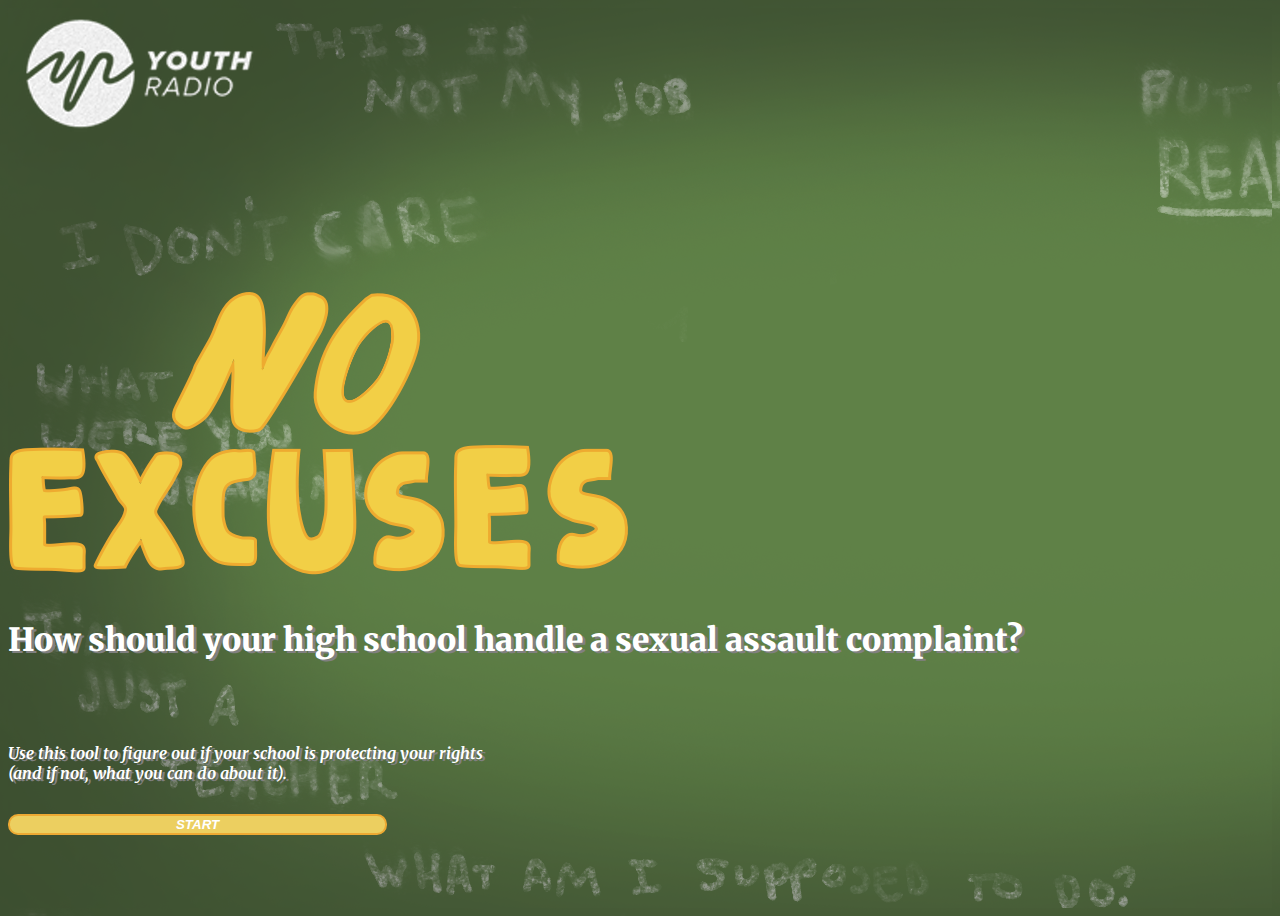
==== index.html @ 46810470 "consistent" ====
<!DOCTYPE html>
<html lang="en">
  <head>
    <!-- Required meta tags -->
    <meta charset="utf-8">
    <meta name="viewport" content="width=device-width, initial-scale=1, shrink-to-fit=no">
    <title> Youth Radio - NO EXCUSES : How should your high school handle a sexual assault complaint? </title>
    <!-- Bootstrap CSS -->
    <link href="https://fonts.googleapis.com/css?family=Merriweather" rel="stylesheet">
    <link rel="stylesheet" href="https://maxcdn.bootstrapcdn.com/bootstrap/4.0.0-beta/css/bootstrap.min.css" integrity="sha384-/Y6pD6FV/Vv2HJnA6t+vslU6fwYXjCFtcEpHbNJ0lyAFsXTsjBbfaDjzALeQsN6M" crossorigin="anonymous">
    <style type="text/css">
   
     .tall{
        height: 100%;

      }

      .bu{
        background-color: #F8F9FA;
        width: 100%;
       

      }

      .one{
        background-color: lavender;
      }

     /*div{
      border: 1px solid black;
     }*/
      button{
        border-radius: 10px;
        background-color: white;
        border: 1px grey solid; 
      }

      button:hover{
        color:white;
        background-color: #00A5BB;
      }

      h5{
        font-family: 'Merriweather', serif;

      }

      #start{
        background-color: #ECCF60;
        color:white;
        width: 30%;
        margin: 10px 0px 20px;        
        border: 2px  solid #EDA933;
        font-weight: bold;


      }

      #splash{
        height:100vh;
        color:white;
        background-image: url("splash.png");
        text-shadow: 3px 2px grey;
        font-family: 'Merriweather', serif;


      }
      
      #start:hover{
        background-color: #E5B350;
      }
      

      .incom{
        color:#E26970;
        font-weight: bold;
      }

      .com{
        color:#31A62C;
        font-weight: bold;

      }

      a{
        color:#00A5BB;
      }

    
    </style>

    <link rel="stylesheet" href="mobilerules.css">


  </head>
  <body>
    <div class="container-fluid" id="splash" >
       <div class="row" >
            <div class="col-md-2 mt-5 col-sm-12">
              <a href="https://youthradio.org" target='_blank'> <img src="youthradiologo.png " > </a>
            </div>

            <div class="col-md-8 mt-5 text-center col-sm-12"  >
                <img src="header.png" style= "margin-top: 12%;" class="img-fluid"> 
                <br>
                <br>
                <h1 class="text-center " > <strong> How should your high school handle a sexual assault complaint?</strong>  </h1>
            <br> <br>
            <h4 class="text-center"> <em> Use this tool to figure out if your school is protecting your rights <br>(and if not, what you can do about it).</em></h4>

            <button type="" id="start"> <em> START </em> </button>
            <br>
            </div>

            <div class="col-md-2 col-sm-12">
            </div>


            

        </div>
      
    </div>

    <div class="container-fluid"  id="t9" style="display:none;" > 
  
  

    <!--content page --> 
 
    <div class="row" > 

     <!--sidebar page --> 

      <div class="col-sm-12 col-md-3 text-gray-dark tall " style="background-color: #F8F9FA;">
         <a href="https://youthradio.org" target='_blank'> <img src="yr.png" class="img-fluid pt-1" > </a> 
        <h5 class="text-center mt-1 " > 
      
        <a href="index.html"> <img class="img-fluid" src="noexcusesSM.png" id="sideImage" alt="No Excuses"> </a>
        <br>  
        <br>How should your high school handle a sexual assault complaint?</h5>

        <p>  We’re hearing a lot about campus sexual assault at colleges, but what about high schools? Your school has responsibilities when it comes to investigating and preventing sexual violence. Use this quiz to see how your school measures up. </p>

     
        <div id="navbar" style="background-color: #F8F9FA;">
        <button class="btn btn-outline-info btn-block bu" id="s0"> Investigation </button>
        <button class="btn btn-outline-info btn-block bu" id="s1"> Location </button>
        <button href="" class="btn btn-outline-info btn-block bu" id="s2"> Staffing </button>
        <button href="" class="btn btn-outline-info btn-block bu" id="s3"> Accommodations </button>
        <button href="" class="btn btn-outline-info btn-block bu" id="s4"> The Accused </button>
        <button href="" class="btn btn-outline-info btn-block bu" id="s5"> Protections  </button>
        <button href="" class="btn btn-outline-info btn-block bu" id="s6"> Next Steps </>

        </div>
       
       <br> 
        <p class="small bu"> Remember, individual cases vary, and Title IX enforcement may change. Use this as a guide, but be sure to talk to a lawyer about any specific cases or complaints.</p>

        <p class="small bu" > 
        <strong style="color:grey; background-color: #F8F9FA;"> "No Excuses" was produced,designed and developed by <a href="https://yri.youthradio.org/" target="_blank">Youth Radio</a>. </strong> <br>
        Team: Charlie Stuip, Desmond Meagley, Christy Duong, Devin Glover, Lissa Soep, Shawn Wen, Teresa Chin, Asha Richardson 

        </p>

        <br>
        

      </div>
    
    <!--slides page --> 

     <div class="col-sm-12 col-md-9 mt-5" id="slides">
       <!--  1 -->
       <div class="row mt-5">
       </div>
       <div class="row" id="1" >
        <div class="col">
        </div>

        <div class="col-10 my-3">

          <div class="card" style="width:100%; ">
            <div class="card-body">
              <h3 class="card-title "> How should high schools fight sexual violence?  </h3> 

              <p class="card-text lead"> 
                <br> Because of a law called <a href="https://www2.ed.gov/about/offices/list/ocr/docs/tix_dis.html" target="_blank">Title IX</a>, if you are a student who has experienced <a href="https://www.knowyourix.org/high-school-resource/title-ix/" target="_blank">sexual violence or harassment</a>, you have the right to ask your school to investigate, offer protections, and establish consequences. But many schools are not in compliance with Title IX. In fact, investigations into possible mishandlings of sexual assault complaints in K-12 schools are up 500 percent since 2014. 

                
                <em> <br> <br>Curious if your school is protecting your Title IX rights? Take a moment to read through these scenarios and select the way you think your school would respond. You might be surprised with the results! 

</em> </p>
              <div id="apply" style="display:none;" >   
                  <button id="ph1" class="btn-block" value="">Preventing or investigating rape, unwanted touching, inappropriate comment</button>
                  
                  <button id="ph2" class="hoverbutton btn-block" value="">Addressing gender-based cyber-bullying between students, such as revenge porn</button>


                  <button id="ph3" class="hoverbutton btn-block" value="">Changing the curriculum to make sure women’s history and rights are being taught in class</button>

                  <button id="ph4" class="hoverbutton btn-block" value="">Changing unfair access to equipment for boys’ and girls’ sports teams</button>

                  <button id="ph5" class="hoverbutton btn-block" value="">Granting access to the bathroom or locker room that corresponds with students’ gender identity</button>
          </div>

              <button href="#" class=" btn-block" id="btn1"  style="display:none;" ></button>
              <br>
              <button href="#" class="btn-block" id="btn2" style="display:none;"></button>
              <br> 
              <button href="#" class="btn-block" id="btn3" style="display:none;">Um, no. What is that?
 </button>
              <div class="row pb-2">
                <div class="col-sm-12 col-md-2 text-center">
                  <img src=' ' class="img-fluid " id="ansImage">
                </div>
                <div class ="col-sm-12 col-md-10">
                 <p style="display:none;" class="result lead"> result </p>
                </div>

              </div>
              

               <button class="btn btn-outline-info btn-block n1" id="n1" > next </button>

          
               <div class='row story text-center' style ='display: none;'>

               <div class=' col-12 px-3'>
                <strong> <a href="https://youthradio.org/journalism/education/why-are-high-schools-beefing-up-their-sexual-assault-policies-pressure-from-teens/" target='_blank'> <h4> Why are High Schools Beefing Up Their Sexual Assault Policies? <br> Pressure from Teens.</h4></strong><img src='https://youthradio.org/wp-content/uploads/2017/08/20170804-IMG_8772-6-780x440.jpg' class="img-fluid center-block" >
                <br> <em>by Charlie Stuip, Youth Radio Reporter</em> -  Featured on NPR <br> </a>
                <audio controls='' width="500px">
    <source src='https://youthradio.org/wp-content/uploads/2017/08/2535642_YR_TitleIX_SexualHarassment.mp3' type='audio/mpeg'>
    </audio>
    </div>
  </div>

            </div>
          </div>
        </div>

        <div class="col">
        </div>

       </div>
  <!--test for audio -->    


</div>
      
        



      

     </div>
    </div>

    </div>

    <!-- Optional JavaScript -->
    <!-- jQuery first, then Popper.js, then Bootstrap JS -->
    <script src="https://code.jquery.com/jquery-3.2.1.slim.min.js" integrity="sha384-KJ3o2DKtIkvYIK3UENzmM7KCkRr/rE9/Qpg6aAZGJwFDMVNA/GpGFF93hXpG5KkN" crossorigin="anonymous"></script>
    <script src="https://cdnjs.cloudflare.com/ajax/libs/popper.js/1.11.0/umd/popper.min.js" integrity="sha384-b/U6ypiBEHpOf/4+1nzFpr53nxSS+GLCkfwBdFNTxtclqqenISfwAzpKaMNFNmj4" crossorigin="anonymous"></script>
    <script src="https://maxcdn.bootstrapcdn.com/bootstrap/4.0.0-beta/js/bootstrap.min.js" integrity="sha384-h0AbiXch4ZDo7tp9hKZ4TsHbi047NrKGLO3SEJAg45jXxnGIfYzk4Si90RDIqNm1" crossorigin="anonymous"></script>

<script src="https://ajax.googleapis.com/ajax/libs/jquery/3.2.1/jquery.min.js"></script>
    <script type="text/javascript">
      
      $(document).ready(function(){
      
      var tList = ["Investigation", "Location" , "Staffing" , "Accommodations" , "The Accused", "Protections", "Next Steps"];
   
      var dList = [ 
        "A student at your high school tells a teacher they were sexually assaulted in an empty classroom by another student during a free period. What would your school's administrators be more likely to do?", 

        "What if the sexual assault happened between two students from your school at a party on a Saturday night? What would your school do?", 

        "Does your school have a Title IX Coordinator?", 

        "While your school is looking into a student's sexual assault claim, what kinds of resources would your school consider offering them?",

        "What if a student at your school is accused of sexual harassment or assault? How would your school <a href='https://drive.google.com/file/d/0BzdfZFwI9gz8MGpFNnM4cHlCbHhXQnRMS0Y2UXJSUGZyZXJv/view' target='_blank'>handle that situation</a>?",

        "Whoa, Title IX covers a bunch of stuff. What other ways might Title IX protections be applied at my school?", 

        "Now you have a better sense of whether your school is in compliance with Title IX. If there are some areas you’d like your school to work on, here are a few steps you can take.", ];

      var opt1 = ["Encourage the student to tell the police or connect to outside resources, but not investigate the matter personally -- school administrators care about students, but it’s not their role to investigate these matters.", 

      "What happens off-campus stays off-campus. The school can't get involved in incidents that take place in students' private homes.",

      "Yup. And my school makes it easy to find their name, office, address, and telephone number.",

      "None. Your school is not required to provide any supports while an investigation is still underway. It depends on if they find the accused student guilty of any wrongdoing.",

      "The student is immediately removed from the school. While adults are investigating the accusations, the school’s first priority would be to expel the accused student to keep everyone safe. ", ];

      var opt2 = ["Have an administrator investigate the allegations -- that’s part of the school’s job, regardless of whether the student decides to involve the police.",
       "Have an administrator investigate the allegations and decide on consequences and protections.",
      "Yes, but no one seems to know how to contact them.",
      "Supports such as free counseling services, the ability to change your class schedule, academic tutoring, medical  support, and extra security.",
      "The school allows both the accused student and the alleged victim to bring in lawyers to represent their sides.",];

      var opt3 = ["quest1", "quest 2"];

      var ans1 = [" ", " <strong class='incom'> NON-COMPLIANCE </strong> <br>  Actually, your school IS supposed to look into this. Federal law (Title IX) <a href='https://www.justice.gov/crt/federal-coordination-and-compliance-section-152' target='_blank'>requires schools to look into complaints of sexual harassment and assault</a>. Title IX has been around since the 1970s to combat gender discrimination in schools, but in recent years, it has been increasingly applied to sexual assault complaints.",

      '<strong class="incom"> NON-COMPLIANCE </strong> <br> Actually, even though the incident took place off-campus, schools may still have to investigate. Title IX says schools have to ensure a safe and equal learning environment. If a student feels an assault creates a "hostile environment" at school (for example, because being in the same class as the person who assaulted them over the weekend makes it hard to concentrate), the school needs to act.',

      "<strong class='com'> COMPLIANCE </strong> <br> Nice! Every school is supposed to have a <a href='https://www.justice.gov/crt/federal-coordination-and-compliance-section-152' target='_blank'>Title IX Coordinator</a>. They are responsible for making sure students are aware of their Title IX rights, and that your school is in compliance with the law. Their responsibilities include moderating grievance procedures and training staff about how to handle Title IX-related complaints.",

      "<strong class='incom'>NON-COMPLIANCE</strong> <br> Your school needs to step up. A student should have the right to <a href='https://www.knowyourix.org/high-school-resource/frequently-asked-questions/' target='_blank'>certain accommodations</a> before, during, and after an investigation into an alleged assault. The types of support they're entitled to depends on the situation, but may include medical, counseling, and academic support services.",

      "<strong class='incom'>NON-COMPLIANCE</strong> <br>Access to public education is a civil right for students who follow the law. So your school can’t immediately deprive a student of that right without a fair and balanced process in which the accused and the alleged victim have equal opportunity to present evidence and bring in witnesses."];

      var ans2 = [" ", " <strong class='com'> COMPLIANCE </strong> <br>  That’s right. Title IX <a href='https://www.justice.gov/crt/federal-coordination-and-compliance-section-152' target='_blank'>requires schools to look into allegations of sexual harassment and assault</a>. Title IX has been around since the 1970s to combat gender discrimination in schools, but in recent years it has been increasingly applied to sexual assault complaints.", 

      '<strong class="com">COMPLIANCE </strong> <br> Yup -- even though the incident took place off-campus, schools may still have to investigate.  Title IX says schools have to ensure a safe and equal learning environment. If a student feels an assault creates a "hostile environment" at school (for example, because being in the same class as the person who assaulted them over the weekend makes it hard to concentrate), the school needs act.',

      " <strong class='incom'> NON-COMPLIANCE</strong> <br> Well that’s not right. Not only is your school supposed to have a <a href='https://www.justice.gov/crt/federal-coordination-and-compliance-section-152' target='_blank'>Title IX Coordinator</a>, you’re also supposed to be notified about how to contact them. Coordinators are responsible for making sure students are aware of their Title IX rights, and that your school is in compliance with the law. Their responsibilities include moderating grievance procedures and training staff about how to handle Title IX-related complaints.", 

      " <strong class='com'>COMPLIANCE </strong> <br>Your school is on track. A student should have the right to <a href='https://www.knowyourix.org/high-school-resource/frequently-asked-questions/' target='_blank'>certain accommodations</a> before, during, and after an investigation into an alleged assault. The types of support they’re entitled to depends on the situation, but may include medical, counseling, and academic support services.",

      " <strong class='com'> COMPLIANCE </strong> <br> Your school’s on track here. Before any student is excluded from school for a longer period, they would be entitled to a fair hearing to present their side of the case. ",];


      var imgL = ["investigate.png","schoolparty.png", "IX.png","chalkboard.png","privacyV2.png","title.png",  "protections.png"];

      var ansImg1 =["","Nope.png","Nope.png","Yup.png","Nope.png","Nope.png",];
      var ansImg2 =["","Yup.png","Yup.png","Nope.png","Yup.png","Yup.png",];
      var nope = "Nope.png"
  
      var index = 0; 
      var bar = -1;  
      var vIndex = 0;
      $("#start").click(function() {
        $("#splash").fadeOut("slow");
        $("#t9").fadeIn("slow");
        $("body").css("background-image", "url('rollover.png')");
        $("#ansImage").hide();


      });

      $("body").css("background-image", "url('splash.png')");

      $("#ph1").hover(function(){
        $(this).css("background-color", "#31A62C");
        $(this).html("Yup, Title IX covers this.")
        }, function(){
        $(this).css("background-color", "white");
        $(this).html("Preventing or investigating rape, unwanted touching, inappropriate comments");
    });
  
      $("#ph2").hover(function(){
        $(this).css("background-color", "#31A62C");
        $(this).html("Yup, Title IX covers this.")
        }, function(){
        $(this).css("background-color", "white");
        $(this).html("Addressing gender-based cyber-bullying between students, such as revenge porn");
    });

      $("#ph3").hover(function(){
        $(this).css("background-color", "#E26970");
        $(this).html("Nope. This sounds pretty cool, but Title IX technically doesn’t cover this.")
        }, function(){
        $(this).css("background-color", "white");
        $(this).html("Changing the curriculum to make sure women’s history and rights are being taught in class");
    });

      $("#ph4").hover(function(){
              $(this).css("background-color", "#31A62C");
              $(this).html("Yup, Title IX covers this.")
              }, function(){
              $(this).css("background-color", "white");
              $(this).html("Changing unfair access to equipment for boys’ and girls’ sports teams");
          });

      $("#ph5").hover(function(){
              $(this).css("background-color", "#E5B350");
              $(this).html("Possibly. There is political debate on whether this is covered by Title IX.")
              }, function(){
              $(this).css("background-color", "white");
              $(this).html("Granting access to the bathroom or locker room that corresponds with students’ gender identity");
          });



      $("#btn1").click(function(){
          $("#n1").fadeIn("slow");
          $("#ansImage").show();
          $(".result").html(ans1[index]);
          $("#ansImage").attr('src',ansImg1[index]);
          $(".result").fadeIn();
          $("#btn1").hide();
          $("#btn2").hide();
          $("#btn3").hide();
          $("#story").hide();
          $()


          
      });

   


       $("#btn2").click(function(){
          $("#n1").fadeIn("slow");
            $(".result").html(ans2[index]);
            $("#ansImage").show();
            $("#ansImage").attr('src',ansImg2[index]);
            $(".result").fadeIn();
            $("#btn1").hide();
            $("#btn2").hide();
            $("#btn3").hide();
             $("#story").hide();
          

      });

      $("#btn3").click(function(){
          $("#n1").fadeIn("slow");
            $(".result").html("<strong class='incom'> NON-COMPLIANCE </strong><br> Your school has work to do. Every school is supposed to have a <a href='https://www.justice.gov/crt/federal-coordination-and-compliance-section-152' target='_blank'>Title IX Coordinator</a>. They are responsible for making sure students are aware of their Title IX rights, and that your school is in compliance with the law. Their responsibilities include moderating grievance procedures and training staff about how to handle Title IX-related complaints.");            
            $("#ansImage").show();
             $("#ansImage").attr('src',ansImg1[1]);

            $(".result").fadeIn();
            $("#btn1").hide();
            $("#btn2").hide();
            $("#btn3").hide();
             $("#story").hide();

          

      });


        $("#n1").click(function(){
          vIndex = vIndex + 1; 
          $("body").css("background-image", 'url(' + imgL[index] + ')');
          $("#s"+index).addClass("active");
          $(".card-title").html(tList[index]);
          $(".card-text").html(dList[index]);
          $("#btn1").html(opt1[index]);
          $("#btn2").html(opt2[index]);
          $("#btn1").fadeIn();
          $("#btn2").fadeIn();
         $("#ansImage").hide();




          index = index + 1;
         
          $("#s"+bar).removeClass("active");
          bar = bar + 1;
          $("#n1").hide();
          $(".result").fadeOut("");

          if (index === 3){
            $("#btn3").fadeIn();
            $("#apply").hide();


          } else if (index === 6 ){
            $("#apply").fadeIn();
            $("#btn1").hide();
            $("#btn2").hide();
            $("#btn3").hide();
            $("#n1").fadeIn("slow")



          }else if (index === 7){
            $("#apply").fadeOut();
            $("#btn1 ").hide();
            $("#btn2").hide();
            $("#btn3").hide();
            $(".card-text").append("<br><br><ul><li>Approach administration and ask for a policy</li> <li>Attend a school board meeting and advocate for compliance</li><li>Host a discussion at your school with stakeholders including students, teachers and staff</li> <li> Start a petition</li> <li> <a href='https://www.knowyourix.org/legal-action/taking-legal-action-title-ix/'> File a complaint with the Office for Civil Rights</a></li></ul> For more ideas, Check out Youth Radio's report on how students are holding their schools accountable <a href='https://youthradio.org/journalism/education/why-are-high-schools-beefing-up-their-sexual-assault-policies-pressure-from-teens/' target='_blank'>here</a>, or by listening below. And refer to <a href='http://www.knowyourix.org/' target='_blank'>Know Your IX</a> for additional answers and resources. ");
            $(".story").show();

          } else {
            $("#btn3").fadeOut();
          }

          ;


          

        });



        $("#s0").click(function(){
         
          index = 0;
          bar = -1;
          $("body").css("background-image", 'url(' + imgL[index] + ')');
          $("#s"+index).addClass("active");
          $(".card-title").html(tList[index]);
          $(".card-text").html(dList[index]);
          $("#btn1").html(opt1[index]);
          $("#btn2").html(opt2[index]);
          $("#btn1").fadeIn();
          $("#btn2").fadeIn();
          $("#apply").fadeOut();
           $(".story").hide();
          $("#ansImage").hide();


          index = index + 1;
         
          $("#s"+bar).removeClass("active");
          bar = bar + 1;
          $("#n1").hide();
          $(".result").fadeOut("");

          $("#s1").removeClass("active");
          $("#s2").removeClass("active");
          $("#s3").removeClass("active");
          $("#s4").removeClass("active");
          $("#s5").removeClass("active");
          $("#s6").removeClass("active");

           if (index === 3){
            $("#btn3").fadeIn(); 
          } else {
            $("#btn3").fadeOut();
          }


        });

        $("#s1").click(function(){
         
          index = 1;
          bar = 0;
          $("body").css("background-image", 'url(' + imgL[index] + ')');
          $("#s"+index).addClass("active");
          $(".card-title").html(tList[index]);
          $(".card-text").html(dList[index]);
          $("#btn1").html(opt1[index]);
          $("#btn2").html(opt2[index]);
          $("#btn1").fadeIn();
          $("#btn2").fadeIn();
          $("#apply").fadeOut();
           $(".story").hide();
           $("#ansImage").hide();

          index = index + 1;
         
          $("#s"+bar).removeClass("active");
          bar = bar + 1;
          $("#n1").hide();
          $(".result").fadeOut("");


          $("#s0").removeClass("active");
          $("#s2").removeClass("active");
          $("#s3").removeClass("active");
          $("#s4").removeClass("active");
          $("#s5").removeClass("active");
          $("#s6").removeClass("active");
           $(".story").hide();

           if (index === 3){
            $("#btn3").fadeIn(); 
          } else {
            $("#btn3").fadeOut();
          }



        });

        $("#s2").click(function(){
         
          index = 2;
          bar = 1;
          $("body").css("background-image", 'url(' + imgL[index] + ')');
          $("#s"+index).addClass("active");
          $(".card-title").html(tList[index]);
          $(".card-text").html(dList[index]);
          $("#btn1").html(opt1[index]);
          $("#btn2").html(opt2[index]);
          $("#btn1").fadeIn();
          $("#btn2").fadeIn();
          $("#apply").fadeOut();
          $("#ansImage").hide();
          $(".story").hide();



          index = index + 1;
         
          $("#s"+bar).removeClass("active");
          bar = bar + 1;
          $("#n1").hide();
          $(".result").fadeOut("");

          $("#s1").removeClass("active");
          $("#s0").removeClass("active");
          $("#s3").removeClass("active");
          $("#s4").removeClass("active");
          $("#s5").removeClass("active");
          $("#s6").removeClass("active");

           if (index === 3){
            $("#btn3").fadeIn(); 
          } else {
            $("#btn3").fadeOut();
          }

        });
     
     
         $("#s3").click(function(){
         
          index = 3;
          bar = 2;
         
          $("body").css("background-image", 'url(' + imgL[index] + ')');
          $("#s"+index).addClass("active");
          $(".card-title").html(tList[index]);
          $(".card-text").html(dList[index]);
          $("#btn1").html(opt1[index]);
          $("#btn2").html(opt2[index]);
          $("#btn1").fadeIn();
          $("#btn2").fadeIn();
          $("#apply").fadeOut();
           $(".story").hide();
           $("#ansImage").hide();

          index = index + 1;
         
          $("#s"+bar).removeClass("active");
          bar = bar + 1;
          $("#n1").hide();
          $(".result").fadeOut("");

          $("#s1").removeClass("active");
          $("#s2").removeClass("active");
          $("#s0").removeClass("active");
          $("#s4").removeClass("active");
          $("#s5").removeClass("active");
          $("#s6").removeClass("active");

           if (index === 3){
            $("#btn3").fadeIn(); 
          } else {
            $("#btn3").fadeOut();
          }

        });


          $("#s4").click(function(){
         
          index = 4;
          bar = 3;

          $("body").css("background-image", 'url(' + imgL[index] + ')');
          $("#s"+index).addClass("active");
          $(".card-title").html(tList[index]);
          $(".card-text").html(dList[index]);
          $("#btn1").html(opt1[index]);
          $("#btn2").html(opt2[index]);
          $("#btn1").fadeIn();
          $("#btn2").fadeIn();
          $("#apply").fadeOut();
          $(".story").hide();
          $("#ansImage").hide();
        
          index = index + 1;
         
          $("#s"+bar).removeClass("active");
          bar = bar + 1;
          $("#n1").hide();
          $(".result").fadeOut();

          $("#s1").removeClass("active");
          $("#s2").removeClass("active");
          $("#s3").removeClass("active");
          $("#s0").removeClass("active");
          $("#s5").removeClass("active");
          $("#s6").removeClass("active");

           if (index === 3){
            $("#btn3").fadeIn(); 
          } else {
            $("#btn3").fadeOut();
          }

        });
      

      
         $("#s5").click(function(){
         
          index = 5;
          bar = 4;

          $("body").css("background-image", 'url(' + imgL[index] + ')');
          $("#s"+index).addClass("active");
          $(".card-title").html(tList[index]);
          $(".card-text").html(dList[index]);
          $("#btn1").html(opt1[5]);
          $("#btn2").html(opt2[5]);
          $("#btn1").fadeOut();
          $("#btn2").fadeOut();
          $("#apply").fadeIn();
           $(".story").hide();
           $("#ansImage").hide();

     

          index = index + 1;
         
          $("#s"+bar).removeClass("active");
          bar = bar + 1;
          $("#n1").fadeIn("slow")
          $(".result").fadeOut("");

          $("#s1").removeClass("active");
          $("#s2").removeClass("active");
          $("#s3").removeClass("active");
          $("#s0").removeClass("active");
          $("#s4").removeClass("active");
          $("#s6").removeClass("active");

           if (index === 3){
            $("#btn3").fadeIn(); 
          } else {
            $("#btn3").fadeOut();
          }

        });

          


         $("#s6").click(function(){
         
          index = 6;
          bar = 5;
          $("#ansImage").hide();


           if (index === 3){
            $("#btn3").fadeIn(); 
          } else if (index === 7){
            $("#btn1").hide();
            $("#btn2").hide();
            $("#btn3").hide();
           
          } else {
            $("#btn3").fadeOut();
          }

          $("body").css("background-image", 'url(' + imgL[index] + ')');
          $("#s"+index).addClass("active");
          $(".card-title").html(tList[index]);
          $(".card-text").html(dList[index]);
          $("#btn1").html(opt1[index]);
          $("#btn2").html(opt2[index]);
          $("#btn1").hide();
          $("#btn2").hide();
          $("#apply").fadeOut();
          $(".card-text").append("<br> <br><ul> <li>Approach administration and ask for a policy</li> <li>Attend a school board meeting and advocate for compliance</li><li>Host a discussion at your school with stakeholders including students, teachers and staff</li> <li> Start a petition</li><li> <a href='https://www.knowyourix.org/legal-action/taking-legal-action-title-ix/'> File a complaint with the Office for Civil Rights</a></li></ul> For more ideas, Check out Youth Radio's report on how students are holding their schools accountable <a href='https://youthradio.org/journalism/education/why-are-high-schools-beefing-up-their-sexual-assault-policies-pressure-from-teens/'>here</a>, or by listening below. ");
          $(".story").show();




          index = index + 1;
         
          $("#s"+bar).removeClass("active");
          bar = bar + 1;
          $("#n1").hide();
          $(".result").fadeOut("");

          $("#s1").removeClass("active");
          $("#s2").removeClass("active");
          $("#s3").removeClass("active");
          $("#s4").removeClass("active");
          $("#s5").removeClass("active");
          $("#s0").removeClass("active");

        });

        
      


        });

    </script>
  </body>
</html>
---- mobilerules.css ----
/* 

Media queries are a block of CSS rules that only applies to a browser's
window size, or a device's size depending on your specification. The @media
specification works as a True or False statement depending on said device
or window size, so if your window reaches a minimum width of say, 220px,
any rule you specify under that block where the minimum width 
asks for 220px will apply to the webpage. Keep in mind though that this
will apply to literally anything over 220px, so to stop a rule from applying,
you'd need a max-width, where your query will stop applying to the page.

In the case of a mobile design, both max-width and max-height will work
and apply to all devices, but max-device-width/height will specifically
be suitable for mobile devices where it's rendering are the exact sizes
of what you specify. I'll be using max-width/max-height only for right
now, I also won't bother with max-height but it'll apply the same.

*/



@media only screen 
and (min-width: 0px)
and (max-width: 736px){
/* 

This is the max-width of the iPhone 6 Plus, I won't specify the 
minimum width because:
A. I'm lazy right now
and B. I believe you can make queries inside queries as long as
the code doesn't interfere with other code. Don't quote me on that!

I think it'd be a good idea to start the max width when the navbar starts
to fall under the window!
*/


	#navbar{
		display: none;
	}

	
	.tall{
		height: 100%;
	}
	
	.lead{
		font-size: 15px;
	}

	#sideImage{
		height: 74px;
	}

/* Now that the screen size is under 736px, the navbar will Get Out and .tall will become
Less Tall */
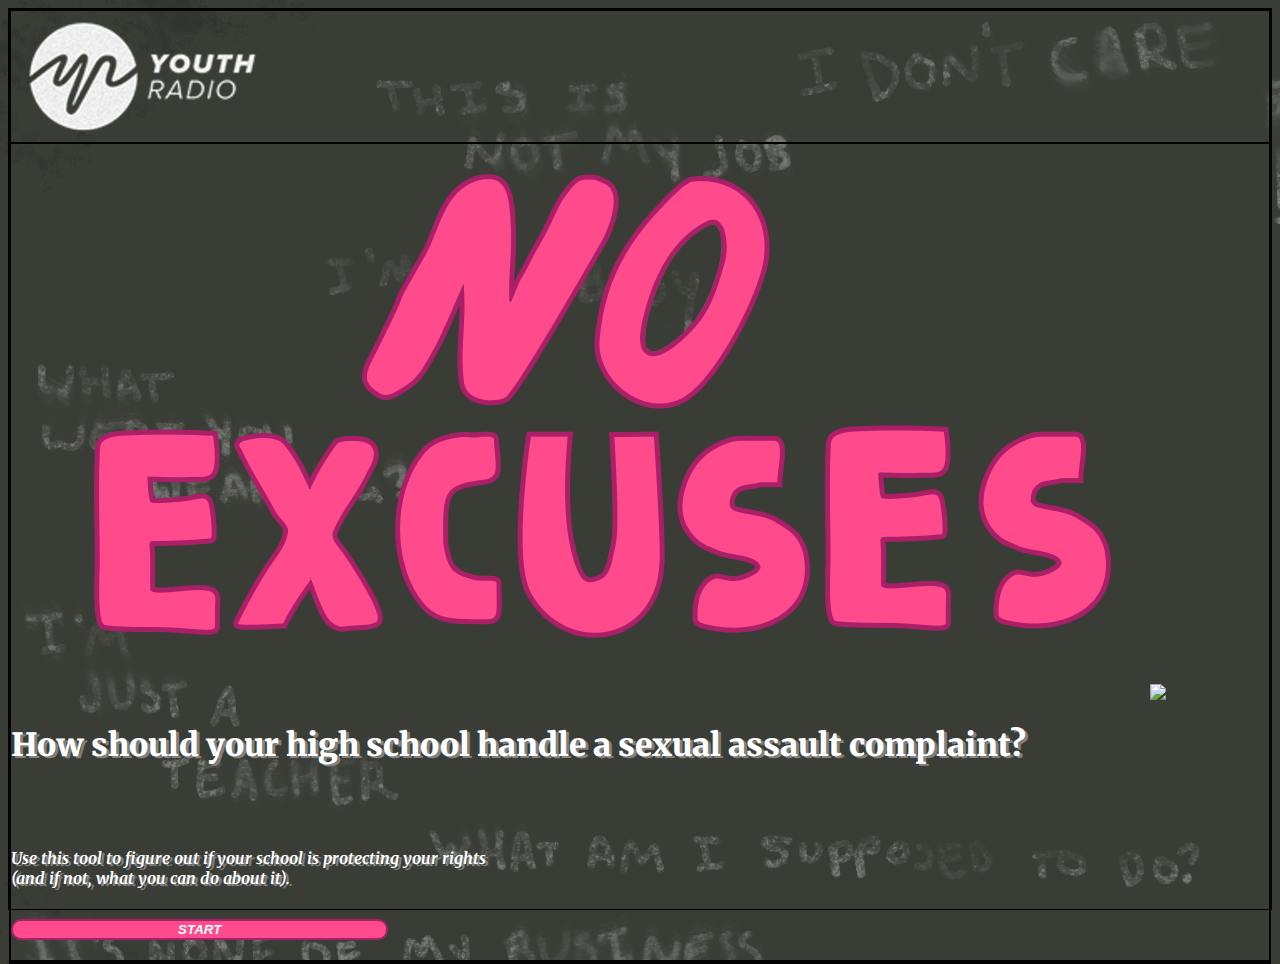
==== commit f0b4b3bc: "new header" ====
--- a/index.html
+++ b/index.html
@@ -11,7 +11,7 @@
     <style type="text/css">
    
      .tall{
-        height: 100%;
+        height: 200%;
 
       }
 
@@ -20,6 +20,9 @@
         width: 100%;
        
 
+      }
+      div{
+        border: 1px solid black;
       }
 
       .one{
@@ -46,11 +49,11 @@
       }
 
       #start{
-        background-color: #ECCF60;
+        background-color: #FF4A8C;
         color:white;
         width: 30%;
         margin: 10px 0px 20px;        
-        border: 2px  solid #EDA933;
+        border: 2px  solid #A91F68;
         font-weight: bold;
 
 
@@ -67,7 +70,7 @@
       }
       
       #start:hover{
-        background-color: #E5B350;
+        background-color: #A91F68;
       }
       
 
@@ -85,7 +88,14 @@
       a{
         color:#00A5BB;
       }
-
+      
+      .under{
+        z-index: -2;
+      }
+
+      .a{
+        z-index: -1;
+      }
     
     </style>
 
@@ -101,9 +111,9 @@
             </div>
 
             <div class="col-md-8 mt-5 text-center col-sm-12"  >
-                <img src="header.png" style= "margin-top: 12%;" class="img-fluid"> 
-                <br>
-                <br>
+                <img src="header.png" class="img-fluid "> 
+                <img src="blurr.png" class="img-fluid under"> 
+            
                 <h1 class="text-center " > <strong> How should your high school handle a sexual assault complaint?</strong>  </h1>
             <br> <br>
             <h4 class="text-center"> <em> Use this tool to figure out if your school is protecting your rights <br>(and if not, what you can do about it).</em></h4>
@@ -122,13 +132,13 @@
       
     </div>
 
-    <div class="container-fluid"  id="t9" style="display:none;" > 
+    <div class="container-fluid"  id="t9" style="display:none;" height="100%" > 
   
   
 
     <!--content page --> 
  
-    <div class="row" > 
+    <div class="row" height="100%"> 
 
      <!--sidebar page --> 
 
@@ -136,7 +146,7 @@
          <a href="https://youthradio.org" target='_blank'> <img src="yr.png" class="img-fluid pt-1" > </a> 
         <h5 class="text-center mt-1 " > 
       
-        <a href="index.html"> <img class="img-fluid" src="noexcusesSM.png" id="sideImage" alt="No Excuses"> </a>
+        <a href="index.html"> <img class="img-fluid" src="headerSM.png" id="sideImage" alt="No Excuses"> </a>
         <br>  
         <br>How should your high school handle a sexual assault complaint?</h5>
 
@@ -159,7 +169,8 @@
 
         <p class="small bu" > 
         <strong style="color:grey; background-color: #F8F9FA;"> "No Excuses" was produced,designed and developed by <a href="https://yri.youthradio.org/" target="_blank">Youth Radio</a>. </strong> <br>
-        Team: Charlie Stuip, Desmond Meagley, Christy Duong, Devin Glover, Lissa Soep, Shawn Wen, Teresa Chin, Asha Richardson 
+        Youth Team: Desmond Meagley, Christy Duong, Devin Glover, Charlie Stuip<br>
+        Staff: Asha Richardson, Teresa Chin, Shawn Wen, Lissa Soep
 
         </p>
 
@@ -479,7 +490,7 @@
             $("#btn1 ").hide();
             $("#btn2").hide();
             $("#btn3").hide();
-            $(".card-text").append("<br><br><ul><li>Approach administration and ask for a policy</li> <li>Attend a school board meeting and advocate for compliance</li><li>Host a discussion at your school with stakeholders including students, teachers and staff</li> <li> Start a petition</li> <li> <a href='https://www.knowyourix.org/legal-action/taking-legal-action-title-ix/'> File a complaint with the Office for Civil Rights</a></li></ul> For more ideas, Check out Youth Radio's report on how students are holding their schools accountable <a href='https://youthradio.org/journalism/education/why-are-high-schools-beefing-up-their-sexual-assault-policies-pressure-from-teens/' target='_blank'>here</a>, or by listening below. And refer to <a href='http://www.knowyourix.org/' target='_blank'>Know Your IX</a> for additional answers and resources. ");
+            $(".card-text").append("<br><br><ul><li>Approach administration and ask for a policy</li> <li>Attend a school board meeting and advocate for compliance</li><li>Host a discussion at your school with stakeholders including students, teachers and staff</li> <li> Start a petition</li> <li> <a href='https://www.knowyourix.org/legal-action/taking-legal-action-title-ix/'> File a complaint with the Office for Civil Rights</a></li></ul> For more ideas, check out Youth Radio's report on how students are holding their schools accountable <a href='https://youthradio.org/journalism/education/why-are-high-schools-beefing-up-their-sexual-assault-policies-pressure-from-teens/' target='_blank'>here</a>, or by listening below. And refer to <a href='http://www.knowyourix.org/' target='_blank'>Know Your IX</a> for additional answers and resources. ");
             $(".story").show();
 
           } else {
@@ -770,7 +781,7 @@
           $("#btn1").hide();
           $("#btn2").hide();
           $("#apply").fadeOut();
-          $(".card-text").append("<br> <br><ul> <li>Approach administration and ask for a policy</li> <li>Attend a school board meeting and advocate for compliance</li><li>Host a discussion at your school with stakeholders including students, teachers and staff</li> <li> Start a petition</li><li> <a href='https://www.knowyourix.org/legal-action/taking-legal-action-title-ix/'> File a complaint with the Office for Civil Rights</a></li></ul> For more ideas, Check out Youth Radio's report on how students are holding their schools accountable <a href='https://youthradio.org/journalism/education/why-are-high-schools-beefing-up-their-sexual-assault-policies-pressure-from-teens/'>here</a>, or by listening below. ");
+          $(".card-text").append("<br><br><ul><li>Approach administration and ask for a policy</li> <li>Attend a school board meeting and advocate for compliance</li><li>Host a discussion at your school with stakeholders including students, teachers and staff</li> <li> Start a petition</li> <li> <a href='https://www.knowyourix.org/legal-action/taking-legal-action-title-ix/'> File a complaint with the Office for Civil Rights</a></li></ul> For more ideas, check out Youth Radio's report on how students are holding their schools accountable <a href='https://youthradio.org/journalism/education/why-are-high-schools-beefing-up-their-sexual-assault-policies-pressure-from-teens/' target='_blank'>here</a>, or by listening below. And refer to <a href='http://www.knowyourix.org/' target='_blank'>Know Your IX</a> for additional answers and resources.");
           $(".story").show();
 
 
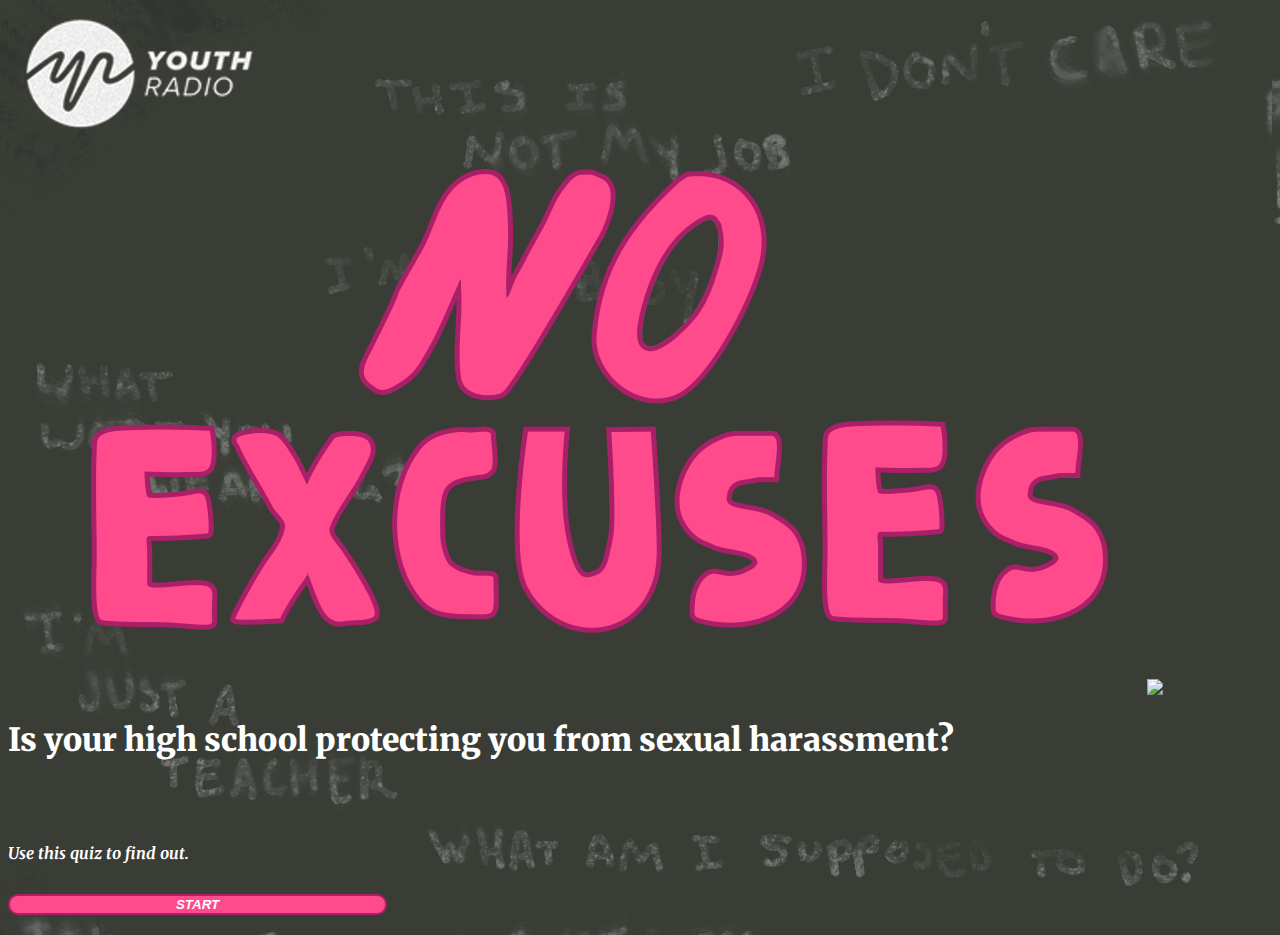
==== commit 2c07597b: "new copy edits" ====
--- a/index.html
+++ b/index.html
@@ -4,7 +4,8 @@
     <!-- Required meta tags -->
     <meta charset="utf-8">
     <meta name="viewport" content="width=device-width, initial-scale=1, shrink-to-fit=no">
-    <title> Youth Radio - NO EXCUSES : How should your high school handle a sexual assault complaint? </title>
+    <title> Youth Radio - NO EXCUSES :Is your high school protecting you from sexual harassment?
+ </title>
     <!-- Bootstrap CSS -->
     <link href="https://fonts.googleapis.com/css?family=Merriweather" rel="stylesheet">
     <link rel="stylesheet" href="https://maxcdn.bootstrapcdn.com/bootstrap/4.0.0-beta/css/bootstrap.min.css" integrity="sha384-/Y6pD6FV/Vv2HJnA6t+vslU6fwYXjCFtcEpHbNJ0lyAFsXTsjBbfaDjzALeQsN6M" crossorigin="anonymous">
@@ -21,9 +22,7 @@
        
 
       }
-      div{
-        border: 1px solid black;
-      }
+      
 
       .one{
         background-color: lavender;
@@ -43,10 +42,7 @@
         background-color: #00A5BB;
       }
 
-      h5{
-        font-family: 'Merriweather', serif;
-
-      }
+     
 
       #start{
         background-color: #FF4A8C;
@@ -63,7 +59,7 @@
         height:100vh;
         color:white;
         background-image: url("splash.png");
-        text-shadow: 3px 2px grey;
+       /* text-shadow: 3px 2px grey; */
         font-family: 'Merriweather', serif;
 
 
@@ -111,12 +107,13 @@
             </div>
 
             <div class="col-md-8 mt-5 text-center col-sm-12"  >
-                <img src="header.png" class="img-fluid "> 
+                <img src="header.png" class="img-fluid mt-5 "> 
                 <img src="blurr.png" class="img-fluid under"> 
             
-                <h1 class="text-center " > <strong> How should your high school handle a sexual assault complaint?</strong>  </h1>
+                <h1 class="text-center " > <strong>Is your high school protecting you from sexual harassment? 
+                </strong>  </h1>
             <br> <br>
-            <h4 class="text-center"> <em> Use this tool to figure out if your school is protecting your rights <br>(and if not, what you can do about it).</em></h4>
+            <h4 class="text-center"> <em> Use this quiz to find out. </em></h4>
 
             <button type="" id="start"> <em> START </em> </button>
             <br>
@@ -148,9 +145,10 @@
       
         <a href="index.html"> <img class="img-fluid" src="headerSM.png" id="sideImage" alt="No Excuses"> </a>
         <br>  
-        <br>How should your high school handle a sexual assault complaint?</h5>
-
-        <p>  We’re hearing a lot about campus sexual assault at colleges, but what about high schools? Your school has responsibilities when it comes to investigating and preventing sexual violence. Use this quiz to see how your school measures up. </p>
+        <br>How should your high school handle a sexual harassment complaint?</h5>
+
+        <p>  We’re hearing a lot about campus sexual assault at colleges, but what about high schools? Your school has <a href="https://www2.ed.gov/about/offices/list/ocr/frontpage/pro-students/issues/sex-issue01.html"> responsibilities</a> when it comes to investigating and preventing sexual harassment and violence. Use this quiz to see how your school measures up. 
+ </p>
 
      
         <div id="navbar" style="background-color: #F8F9FA;">
@@ -165,10 +163,10 @@
         </div>
        
        <br> 
-        <p class="small bu"> Remember, individual cases vary, and Title IX enforcement may change. Use this as a guide, but be sure to talk to a lawyer about any specific cases or complaints.</p>
+        <p class="small bu"> Remember, individual cases vary, and how Title IX applies may depend on the details. You can use this as a guide to general Title IX principles, but consult a lawyer about how the law applies to your particular situation. </p>
 
         <p class="small bu" > 
-        <strong style="color:grey; background-color: #F8F9FA;"> "No Excuses" was produced,designed and developed by <a href="https://yri.youthradio.org/" target="_blank">Youth Radio</a>. </strong> <br>
+        <strong style="color:grey; background-color: #F8F9FA;"> "No Excuses" was produced, designed and developed by  <a href="https://yri.youthradio.org/" target="_blank">Youth Radio</a>. </strong> <br>
         Youth Team: Desmond Meagley, Christy Duong, Devin Glover, Charlie Stuip<br>
         Staff: Asha Richardson, Teresa Chin, Shawn Wen, Lissa Soep
 
@@ -193,11 +191,10 @@
 
           <div class="card" style="width:100%; ">
             <div class="card-body">
-              <h3 class="card-title "> How should high schools fight sexual violence?  </h3> 
+              <h3 class="card-title "> How should high schools fight sexual harassment?  </h3> 
 
               <p class="card-text lead"> 
-                <br> Because of a law called <a href="https://www2.ed.gov/about/offices/list/ocr/docs/tix_dis.html" target="_blank">Title IX</a>, if you are a student who has experienced <a href="https://www.knowyourix.org/high-school-resource/title-ix/" target="_blank">sexual violence or harassment</a>, you have the right to ask your school to investigate, offer protections, and establish consequences. But many schools are not in compliance with Title IX. In fact, investigations into possible mishandlings of sexual assault complaints in K-12 schools are up 500 percent since 2014. 
-
+                <br>Because of a law called <a href="https://www2.ed.gov/about/offices/list/ocr/docs/tix_dis.html" target="_blank">Title IX</a>, if you are a student who has experienced <a href="https://www2.ed.gov/about/offices/list/ocr/frontpage/pro-students/issues/sex-issue01.html" target="_blank">sexual harassment or violence</a>, you have the right to ask your school to investigate, offer protections, and establish consequences. But many schools are not in compliance with Title IX. In fact, investigations into possible mishandlings of sexual violence complaints in K-12 schools are up 500 percent since 2014. 
                 
                 <em> <br> <br>Curious if your school is protecting your Title IX rights? Take a moment to read through these scenarios and select the way you think your school would respond. You might be surprised with the results! 
 
@@ -290,9 +287,9 @@
 
         "Does your school have a Title IX Coordinator?", 
 
-        "While your school is looking into a student's sexual assault claim, what kinds of resources would your school consider offering them?",
-
-        "What if a student at your school is accused of sexual harassment or assault? How would your school <a href='https://drive.google.com/file/d/0BzdfZFwI9gz8MGpFNnM4cHlCbHhXQnRMS0Y2UXJSUGZyZXJv/view' target='_blank'>handle that situation</a>?",
+        "While your school is looking into a student’s sexual harassment claim, what kinds of resources would your school consider offering them? ",
+
+        "What if a student at your school is accused of sexual violence. How would your school handle that situation?",
 
         "Whoa, Title IX covers a bunch of stuff. What other ways might Title IX protections be applied at my school?", 
 
@@ -306,35 +303,35 @@
 
       "None. Your school is not required to provide any supports while an investigation is still underway. It depends on if they find the accused student guilty of any wrongdoing.",
 
-      "The student is immediately removed from the school. While adults are investigating the accusations, the school’s first priority would be to expel the accused student to keep everyone safe. ", ];
+      "The student can no longer go to that school, period. While adults are investigating the accusations, the school’s first priority would be to permanently expel the accused student, to keep everyone safe. ", ];
 
       var opt2 = ["Have an administrator investigate the allegations -- that’s part of the school’s job, regardless of whether the student decides to involve the police.",
        "Have an administrator investigate the allegations and decide on consequences and protections.",
       "Yes, but no one seems to know how to contact them.",
       "Supports such as free counseling services, the ability to change your class schedule, academic tutoring, medical  support, and extra security.",
-      "The school allows both the accused student and the alleged victim to bring in lawyers to represent their sides.",];
+      "The school allows both the accused student and the alleged victim to bring in witnesses and other evidence, to represent their sides.",];
 
       var opt3 = ["quest1", "quest 2"];
 
-      var ans1 = [" ", " <strong class='incom'> NON-COMPLIANCE </strong> <br>  Actually, your school IS supposed to look into this. Federal law (Title IX) <a href='https://www.justice.gov/crt/federal-coordination-and-compliance-section-152' target='_blank'>requires schools to look into complaints of sexual harassment and assault</a>. Title IX has been around since the 1970s to combat gender discrimination in schools, but in recent years, it has been increasingly applied to sexual assault complaints.",
-
-      '<strong class="incom"> NON-COMPLIANCE </strong> <br> Actually, even though the incident took place off-campus, schools may still have to investigate. Title IX says schools have to ensure a safe and equal learning environment. If a student feels an assault creates a "hostile environment" at school (for example, because being in the same class as the person who assaulted them over the weekend makes it hard to concentrate), the school needs to act.',
+      var ans1 = [" ", " <strong class='incom'> NON-COMPLIANCE </strong> <br>  Actually, your school IS supposed to investigate. Federal law (Title IX) requires that schools <a href='https://www.justice.gov/crt/federal-coordination-and-compliance-section-152' target='_blank'>look into</a> complaints of sexual harassment and assault. Title IX has been around since the 1970s to combat gender discrimination in schools, but in recent years, it has been increasingly applied to sexual assault complaints.",
+
+      '<strong class="incom"> NON-COMPLIANCE </strong> <br> Actually, even though the incident took place <a href="https://www2.ed.gov/about/offices/list/ocr/docs/qa-201404-title-ix.pdf" target="_blank">off-campus</a>, schools may still have to investigate. Title IX says schools have to ensure a safe and equal learning environment. If a student feels an assault creates a "hostile environment" at school (for example, because being in the same class as the person who assaulted them over the weekend makes it hard to concentrate), the school needs to act.',
 
       "<strong class='com'> COMPLIANCE </strong> <br> Nice! Every school is supposed to have a <a href='https://www.justice.gov/crt/federal-coordination-and-compliance-section-152' target='_blank'>Title IX Coordinator</a>. They are responsible for making sure students are aware of their Title IX rights, and that your school is in compliance with the law. Their responsibilities include moderating grievance procedures and training staff about how to handle Title IX-related complaints.",
 
-      "<strong class='incom'>NON-COMPLIANCE</strong> <br> Your school needs to step up. A student should have the right to <a href='https://www.knowyourix.org/high-school-resource/frequently-asked-questions/' target='_blank'>certain accommodations</a> before, during, and after an investigation into an alleged assault. The types of support they're entitled to depends on the situation, but may include medical, counseling, and academic support services.",
-
-      "<strong class='incom'>NON-COMPLIANCE</strong> <br>Access to public education is a civil right for students who follow the law. So your school can’t immediately deprive a student of that right without a fair and balanced process in which the accused and the alleged victim have equal opportunity to present evidence and bring in witnesses."];
+      "<strong class='incom'>NON-COMPLIANCE</strong> <br> Your school needs to step up. A student should have the right to <a href='https://www2.ed.gov/about/offices/list/ocr/docs/know-rights-201404-title-ix.pdf' target='_blank'>certain accommodations</a> before, during, and after an investigation. The type of support they’re entitled to depends on the situation, but may include counseling and academic support services.",
+
+      "<strong class='incom'>NON-COMPLIANCE</strong> <br>Access to free public education is a civil right for students in the United States. So your school can’t immediately deprive a student of that right without a <a href='https://drive.google.com/file/d/0BzdfZFwI9gz8MGpFNnM4cHlCbHhXQnRMS0Y2UXJSUGZyZXJv/view' target=''>fair and balanced process</a> in which the accused and the alleged victim have equal opportunity to present evidence and bring in witnesses. "];
 
       var ans2 = [" ", " <strong class='com'> COMPLIANCE </strong> <br>  That’s right. Title IX <a href='https://www.justice.gov/crt/federal-coordination-and-compliance-section-152' target='_blank'>requires schools to look into allegations of sexual harassment and assault</a>. Title IX has been around since the 1970s to combat gender discrimination in schools, but in recent years it has been increasingly applied to sexual assault complaints.", 
 
-      '<strong class="com">COMPLIANCE </strong> <br> Yup -- even though the incident took place off-campus, schools may still have to investigate.  Title IX says schools have to ensure a safe and equal learning environment. If a student feels an assault creates a "hostile environment" at school (for example, because being in the same class as the person who assaulted them over the weekend makes it hard to concentrate), the school needs act.',
+      '<strong class="com">COMPLIANCE </strong> <br> Yup -- even though the incident took place <a href="https://www2.ed.gov/about/offices/list/ocr/docs/qa-201404-title-ix.pdf" target="_blank">off-campus</a>, schools may still have to investigate. Title IX says schools have to ensure a safe and equal learning environment. If a student feels an assault creates a "hostile environment" at school (for example, because being in the same class as the person who assaulted them over the weekend makes it hard to concentrate), the school needs to act.',
 
       " <strong class='incom'> NON-COMPLIANCE</strong> <br> Well that’s not right. Not only is your school supposed to have a <a href='https://www.justice.gov/crt/federal-coordination-and-compliance-section-152' target='_blank'>Title IX Coordinator</a>, you’re also supposed to be notified about how to contact them. Coordinators are responsible for making sure students are aware of their Title IX rights, and that your school is in compliance with the law. Their responsibilities include moderating grievance procedures and training staff about how to handle Title IX-related complaints.", 
 
-      " <strong class='com'>COMPLIANCE </strong> <br>Your school is on track. A student should have the right to <a href='https://www.knowyourix.org/high-school-resource/frequently-asked-questions/' target='_blank'>certain accommodations</a> before, during, and after an investigation into an alleged assault. The types of support they’re entitled to depends on the situation, but may include medical, counseling, and academic support services.",
-
-      " <strong class='com'> COMPLIANCE </strong> <br> Your school’s on track here. Before any student is excluded from school for a longer period, they would be entitled to a fair hearing to present their side of the case. ",];
+      " <strong class='com'>COMPLIANCE </strong> <br>Your school is on track. A student should have the right to <a href='https://www2.ed.gov/about/offices/list/ocr/docs/know-rights-201404-title-ix.pdf' target=''>certain accommodations</a> before, during, and after an investigation. The type of support they’re entitled to depends on the situation, but may include counseling and academic support services.",
+
+      " <strong class='com'> COMPLIANCE </strong> <br> Your school’s on track here. Access to free public education is a civil right for students in the United States. Before any student can be permanently expelled, they would be <a href='https://drive.google.com/file/d/0BzdfZFwI9gz8MGpFNnM4cHlCbHhXQnRMS0Y2UXJSUGZyZXJv/view] to a fair chance to present their side of the case.' target='_blank'>entitled</a> to a fair chance to present their side of the case. ",];
 
 
       var imgL = ["investigate.png","schoolparty.png", "IX.png","chalkboard.png","privacyV2.png","title.png",  "protections.png"];
@@ -490,7 +487,7 @@
             $("#btn1 ").hide();
             $("#btn2").hide();
             $("#btn3").hide();
-            $(".card-text").append("<br><br><ul><li>Approach administration and ask for a policy</li> <li>Attend a school board meeting and advocate for compliance</li><li>Host a discussion at your school with stakeholders including students, teachers and staff</li> <li> Start a petition</li> <li> <a href='https://www.knowyourix.org/legal-action/taking-legal-action-title-ix/'> File a complaint with the Office for Civil Rights</a></li></ul> For more ideas, check out Youth Radio's report on how students are holding their schools accountable <a href='https://youthradio.org/journalism/education/why-are-high-schools-beefing-up-their-sexual-assault-policies-pressure-from-teens/' target='_blank'>here</a>, or by listening below. And refer to <a href='http://www.knowyourix.org/' target='_blank'>Know Your IX</a> for additional answers and resources. ");
+            $(".card-text").append("<br><br><ul><li>Approach administration and ask for a policy</li> <li>Attend a school board meeting and advocate for compliance</li><li>Host a discussion at your school with stakeholders including students, teachers and staff</li> <li> Start a petition</li> <li> <a href='https://www.knowyourix.org/legal-action/taking-legal-action-title-ix/'> File a complaint with the Office for Civil Rights</a></li></ul> For more ideas and resources, refer to <a href='https://www.knowyourix.org/' target='_blank'>Know Your IX</a>. And check out Youth Radio’s <a href='https://youthradio.org/journalism/education/why-are-high-schools-beefing-up-their-sexual-assault-policies-pressure-from-teens/' target='_blank'>report</a> on how students are holding their schools accountable below.  ");
             $(".story").show();
 
           } else {
@@ -781,7 +778,7 @@
           $("#btn1").hide();
           $("#btn2").hide();
           $("#apply").fadeOut();
-          $(".card-text").append("<br><br><ul><li>Approach administration and ask for a policy</li> <li>Attend a school board meeting and advocate for compliance</li><li>Host a discussion at your school with stakeholders including students, teachers and staff</li> <li> Start a petition</li> <li> <a href='https://www.knowyourix.org/legal-action/taking-legal-action-title-ix/'> File a complaint with the Office for Civil Rights</a></li></ul> For more ideas, check out Youth Radio's report on how students are holding their schools accountable <a href='https://youthradio.org/journalism/education/why-are-high-schools-beefing-up-their-sexual-assault-policies-pressure-from-teens/' target='_blank'>here</a>, or by listening below. And refer to <a href='http://www.knowyourix.org/' target='_blank'>Know Your IX</a> for additional answers and resources.");
+          $(".card-text").append("<br><br><ul><li>Approach administration and ask for a policy</li> <li>Attend a school board meeting and advocate for compliance</li><li>Host a discussion at your school with stakeholders including students, teachers and staff</li> <li> Start a petition</li> <li> <a href='https://www.knowyourix.org/legal-action/taking-legal-action-title-ix/'> File a complaint with the Office for Civil Rights</a></li></ul> For more ideas and resources, refer to <a href='https://www.knowyourix.org/' target='_blank'>Know Your IX</a>. And check out Youth Radio’s <a href='https://youthradio.org/journalism/education/why-are-high-schools-beefing-up-their-sexual-assault-policies-pressure-from-teens/' target='_blank'>report</a> on how students are holding their schools accountable below.");
           $(".story").show();
 
 
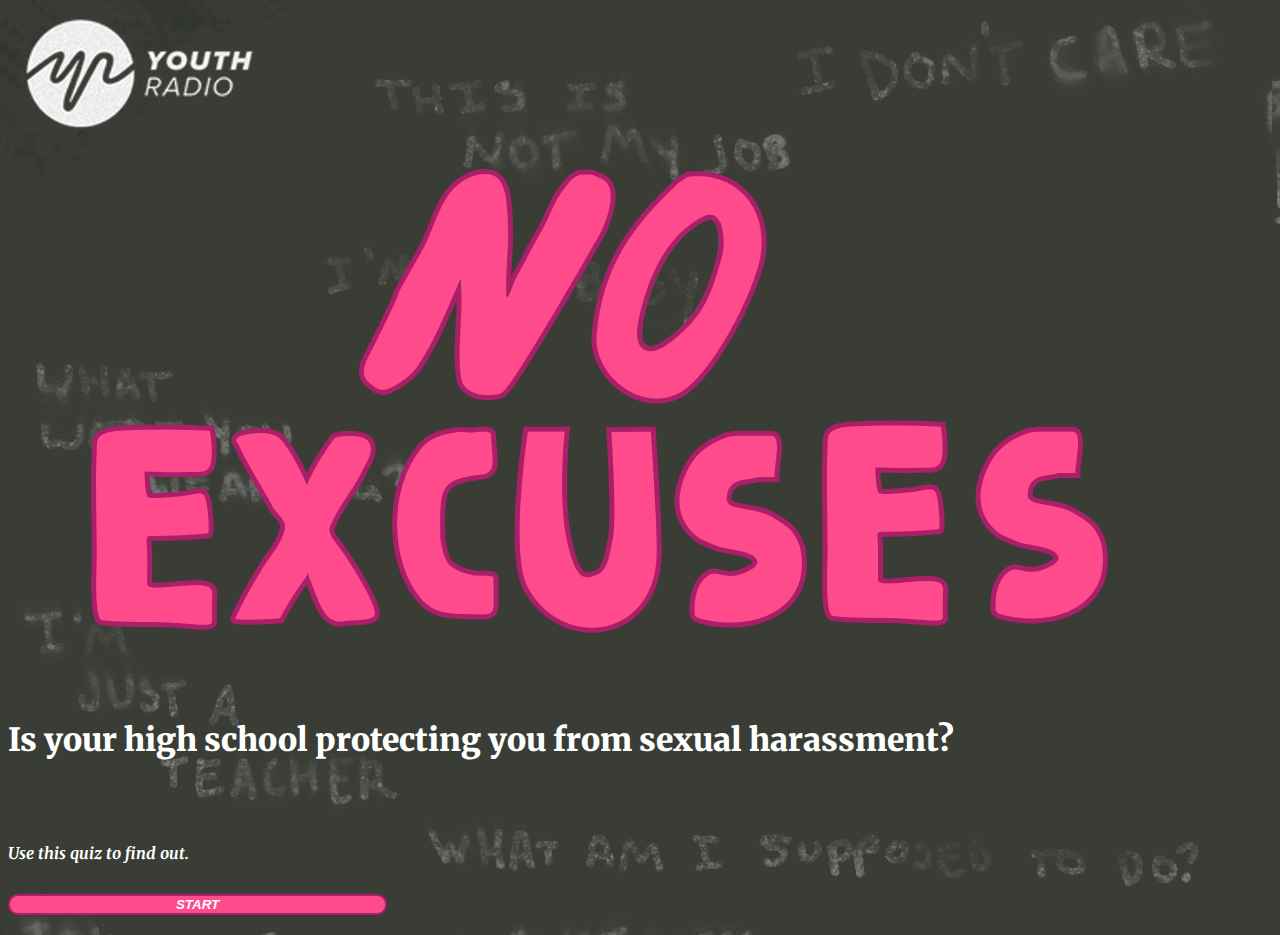
==== commit 703728f5: "image" ====
--- a/index.html
+++ b/index.html
@@ -55,6 +55,10 @@
 
       }
 
+      a:hover{
+        color: #FF4A8C;
+      }
+
       #splash{
         height:100vh;
         color:white;
@@ -108,7 +112,6 @@
 
             <div class="col-md-8 mt-5 text-center col-sm-12"  >
                 <img src="header.png" class="img-fluid mt-5 "> 
-                <img src="blurr.png" class="img-fluid under"> 
             
                 <h1 class="text-center " > <strong>Is your high school protecting you from sexual harassment? 
                 </strong>  </h1>
@@ -139,8 +142,8 @@
 
      <!--sidebar page --> 
 
-      <div class="col-sm-12 col-md-3 text-gray-dark tall " style="background-color: #F8F9FA;">
-         <a href="https://youthradio.org" target='_blank'> <img src="yr.png" class="img-fluid pt-1" > </a> 
+      <div class="col-sm-12 col-md-3 text-gray-dark tall pt-1 " style="background-color: #F8F9FA;">
+         <a href="https://youthradio.org" target='_blank'> <img src="yr.png" class="img-fluid " > </a> 
         <h5 class="text-center mt-1 " > 
       
         <a href="index.html"> <img class="img-fluid" src="headerSM.png" id="sideImage" alt="No Excuses"> </a>
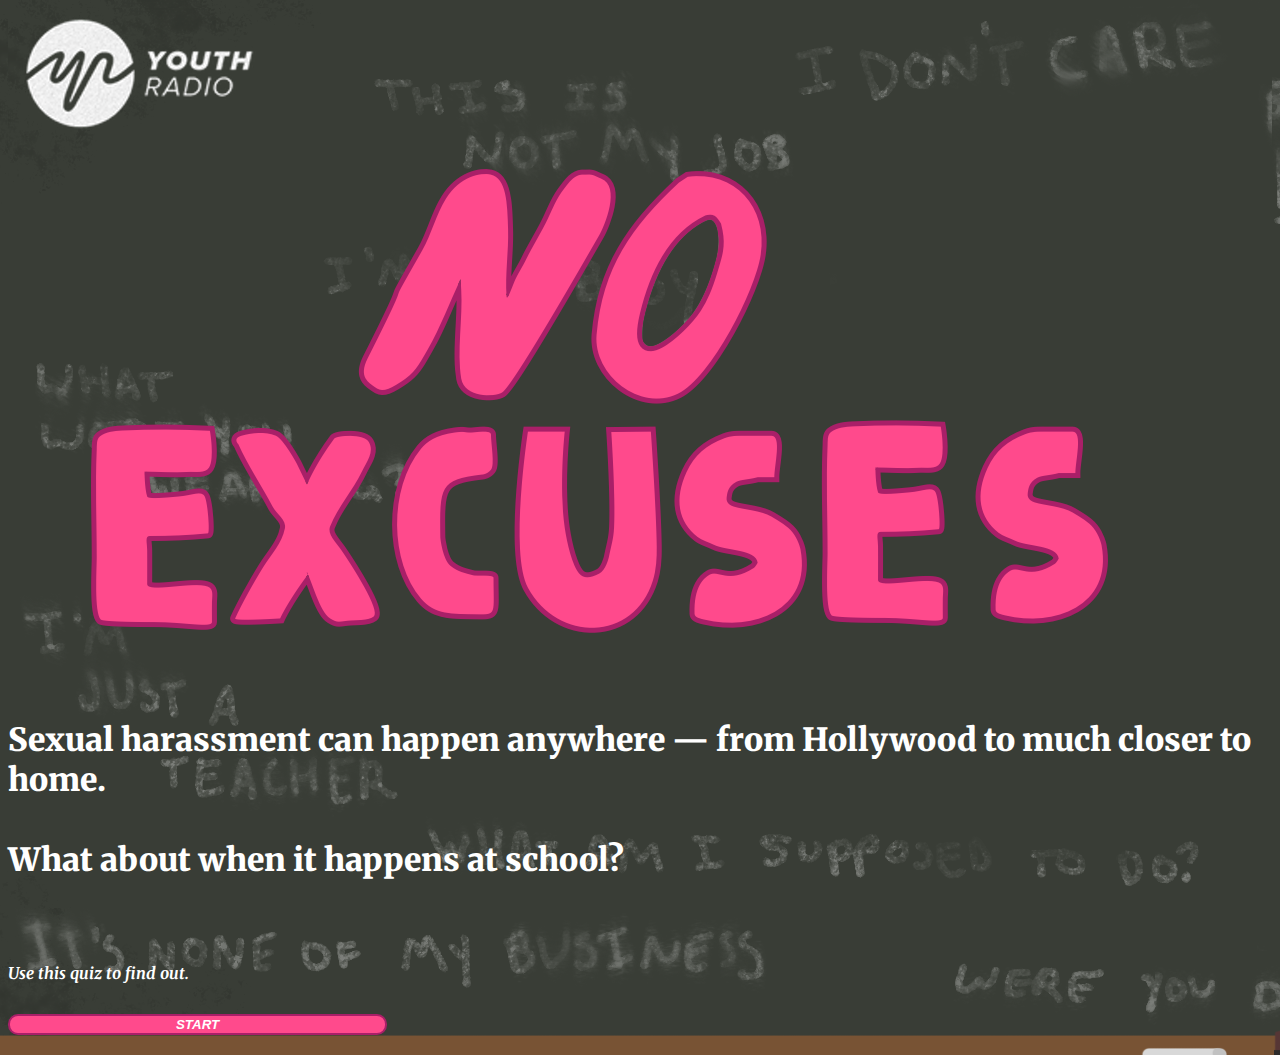
==== commit 882317e1: "updated to latest version" ====
--- a/index.html
+++ b/index.html
@@ -1,14 +1,23 @@
 <!DOCTYPE html>
-<html lang="en">
+<html lang="en" prefix="og: http://ogp.me/ns#">
   <head>
     <!-- Required meta tags -->
     <meta charset="utf-8">
     <meta name="viewport" content="width=device-width, initial-scale=1, shrink-to-fit=no">
     <title> Youth Radio - NO EXCUSES :Is your high school protecting you from sexual harassment?
  </title>
+  <meta property="og:title" content="Is your high school protecting you from sexual harassment?" />
+  <meta property="og:type" content="website" />
+  <meta property="og:url" content="https://yri.youthradio.org/noexcuses/" />
+  <meta property="og:image" content="https://yri.youthradio.org/noexcuses/no-excuses-og.png" />
+  <meta name="twitter:card" content="summary_large_image" />
+<meta name="twitter:title" content="No Excuses" />
+<meta name="twitter:description" content="Is your high school protecting you from sexual harassment?" />
+<meta name="twitter:image" content="https://yri.youthradio.org/noexcuses/no-excuses-og.png" />
     <!-- Bootstrap CSS -->
     <link href="https://fonts.googleapis.com/css?family=Merriweather" rel="stylesheet">
     <link rel="stylesheet" href="https://maxcdn.bootstrapcdn.com/bootstrap/4.0.0-beta/css/bootstrap.min.css" integrity="sha384-/Y6pD6FV/Vv2HJnA6t+vslU6fwYXjCFtcEpHbNJ0lyAFsXTsjBbfaDjzALeQsN6M" crossorigin="anonymous">
+    <link rel="shortcut icon" href="img/yrcircle.png">
     <style type="text/css">
    
      .tall{
@@ -113,7 +122,7 @@
             <div class="col-md-8 mt-5 text-center col-sm-12"  >
                 <img src="header.png" class="img-fluid mt-5 "> 
             
-                <h1 class="text-center " > <strong>Is your high school protecting you from sexual harassment? 
+                <h1 class="text-center " > <strong>Sexual harassment can happen anywhere &mdash; from Hollywood to much closer to home. <br> <br>What about when it happens at school?
                 </strong>  </h1>
             <br> <br>
             <h4 class="text-center"> <em> Use this quiz to find out. </em></h4>
@@ -142,16 +151,21 @@
 
      <!--sidebar page --> 
 
-      <div class="col-sm-12 col-md-3 text-gray-dark tall pt-1 " style="background-color: #F8F9FA;">
-         <a href="https://youthradio.org" target='_blank'> <img src="yr.png" class="img-fluid " > </a> 
+      <div class="col-sm-12 col-md-3 text-gray-dark tall pt-1" style="background-color: #F8F9FA;">
+         <a href="https://youthradio.org" target='_blank'> <img src="yrB.png" class="img-fluid " > </a> 
         <h5 class="text-center mt-1 " > 
       
         <a href="index.html"> <img class="img-fluid" src="headerSM.png" id="sideImage" alt="No Excuses"> </a>
         <br>  
         <br>How should your high school handle a sexual harassment complaint?</h5>
 
+        <p> With the hashtag #MeToo, people are starting to call out the pervasive culture of sexual violence, and to hold institutions accountable. Let's not forget, teens can experience sexual harassment at the place they're required to go everyday: high school. </p>
+        
+        <p> Your school has <a href="https://www2.ed.gov/about/offices/list/ocr/frontpage/pro-students/issues/sex-issue01.html" target="_blank">responsibilities </a>when it comes to investigating and preventing sexual harassment and violence. Use this quiz to see how your school measures up. 
+ 
+        <!--
         <p>  We’re hearing a lot about campus sexual assault at colleges, but what about high schools? Your school has <a href="https://www2.ed.gov/about/offices/list/ocr/frontpage/pro-students/issues/sex-issue01.html"> responsibilities</a> when it comes to investigating and preventing sexual harassment and violence. Use this quiz to see how your school measures up. 
- </p>
+ </p> -->
 
      
         <div id="navbar" style="background-color: #F8F9FA;">
@@ -161,7 +175,7 @@
         <button href="" class="btn btn-outline-info btn-block bu" id="s3"> Accommodations </button>
         <button href="" class="btn btn-outline-info btn-block bu" id="s4"> The Accused </button>
         <button href="" class="btn btn-outline-info btn-block bu" id="s5"> Protections  </button>
-        <button href="" class="btn btn-outline-info btn-block bu" id="s6"> Next Steps </>
+        <button href="" class="btn btn-outline-info btn-block bu" id="s6"> Next Steps </button>
 
         </div>
        
@@ -197,8 +211,10 @@
               <h3 class="card-title "> How should high schools fight sexual harassment?  </h3> 
 
               <p class="card-text lead"> 
-                <br>Because of a law called <a href="https://www2.ed.gov/about/offices/list/ocr/docs/tix_dis.html" target="_blank">Title IX</a>, if you are a student who has experienced <a href="https://www2.ed.gov/about/offices/list/ocr/frontpage/pro-students/issues/sex-issue01.html" target="_blank">sexual harassment or violence</a>, you have the right to ask your school to investigate, offer protections, and establish consequences. But many schools are not in compliance with Title IX. In fact, investigations into possible mishandlings of sexual violence complaints in K-12 schools are up 500 percent since 2014. 
-                
+                <br>Because of a law called <a href="https://www2.ed.gov/about/offices/list/ocr/docs/tix_dis.html" target="_blank">Title IX</a>, if you are a student who has experienced <a href="https://www2.ed.gov/about/offices/list/ocr/frontpage/pro-students/issues/sex-issue01.html" target="_blank">sexual harassment or violence</a>, you have the right to ask your school to investigate, offer protections, and establish consequences. But many schools are not in compliance.  <!--with Title IX. In fact, investigations into possible mishandlings of sexual violence complaints in K-12 schools are up 500 percent since 2014. -->
+                <br> <br> Whether you're obsessively following the Harvey Weinstein news and #MeToo campaign, or just trying to protect yourself and your peers from sexual harassment, you need solid information. 
+
+              
                 <em> <br> <br>Curious if your school is protecting your Title IX rights? Take a moment to read through these scenarios and select the way you think your school would respond. You might be surprised with the results! 
 
 </em> </p>
@@ -219,8 +235,8 @@
               <br>
               <button href="#" class="btn-block" id="btn2" style="display:none;"></button>
               <br> 
-              <button href="#" class="btn-block" id="btn3" style="display:none;">Um, no. What is that?
- </button>
+               <!-- <button href="#" class="btn-block" id="btn3" style="display:none;">Um, no. What is that? 
+ </button> -->
               <div class="row pb-2">
                 <div class="col-sm-12 col-md-2 text-center">
                   <img src=' ' class="img-fluid " id="ansImage">
@@ -288,7 +304,7 @@
 
         "What if the sexual assault happened between two students from your school at a party on a Saturday night? What would your school do?", 
 
-        "Does your school have a Title IX Coordinator?", 
+        "What if a teacher at school sexually harassed a senior while chaperoning a field trip, and administrators find out only after-the-fact?", 
 
         "While your school is looking into a student’s sexual harassment claim, what kinds of resources would your school consider offering them? ",
 
@@ -302,7 +318,7 @@
 
       "What happens off-campus stays off-campus. The school can't get involved in incidents that take place in students' private homes.",
 
-      "Yup. And my school makes it easy to find their name, office, address, and telephone number.",
+      "That’s terrible. But the school can’t be responsible for remedying the effects of the harassment, since no one but the teacher and student knew about it at the time. ",
 
       "None. Your school is not required to provide any supports while an investigation is still underway. It depends on if they find the accused student guilty of any wrongdoing.",
 
@@ -310,7 +326,8 @@
 
       var opt2 = ["Have an administrator investigate the allegations -- that’s part of the school’s job, regardless of whether the student decides to involve the police.",
        "Have an administrator investigate the allegations and decide on consequences and protections.",
-      "Yes, but no one seems to know how to contact them.",
+      "The school ends the sexual harassment, ensures that it will never happen again, and takes responsibility for remedying effects on the student.",
+
       "Supports such as free counseling services, the ability to change your class schedule, academic tutoring, medical  support, and extra security.",
       "The school allows both the accused student and the alleged victim to bring in witnesses and other evidence, to represent their sides.",];
 
@@ -320,27 +337,27 @@
 
       '<strong class="incom"> NON-COMPLIANCE </strong> <br> Actually, even though the incident took place <a href="https://www2.ed.gov/about/offices/list/ocr/docs/qa-201404-title-ix.pdf" target="_blank">off-campus</a>, schools may still have to investigate. Title IX says schools have to ensure a safe and equal learning environment. If a student feels an assault creates a "hostile environment" at school (for example, because being in the same class as the person who assaulted them over the weekend makes it hard to concentrate), the school needs to act.',
 
-      "<strong class='com'> COMPLIANCE </strong> <br> Nice! Every school is supposed to have a <a href='https://www.justice.gov/crt/federal-coordination-and-compliance-section-152' target='_blank'>Title IX Coordinator</a>. They are responsible for making sure students are aware of their Title IX rights, and that your school is in compliance with the law. Their responsibilities include moderating grievance procedures and training staff about how to handle Title IX-related complaints.",
+      "<strong class='incom'> NON-COMPLIANCE </strong> <br> The Office of Civil Rights says even if a school was not “on notice” about an employee sexually harassing a student, if the employee did so in the context of their student-serving role, the school is on the hook for ending the harassment, preventing its recurrence, and remedying the effects of the wrongdoing on the student.",
 
       "<strong class='incom'>NON-COMPLIANCE</strong> <br> Your school needs to step up. A student should have the right to <a href='https://www2.ed.gov/about/offices/list/ocr/docs/know-rights-201404-title-ix.pdf' target='_blank'>certain accommodations</a> before, during, and after an investigation. The type of support they’re entitled to depends on the situation, but may include counseling and academic support services.",
 
-      "<strong class='incom'>NON-COMPLIANCE</strong> <br>Access to free public education is a civil right for students in the United States. So your school can’t immediately deprive a student of that right without a <a href='https://drive.google.com/file/d/0BzdfZFwI9gz8MGpFNnM4cHlCbHhXQnRMS0Y2UXJSUGZyZXJv/view' target=''>fair and balanced process</a> in which the accused and the alleged victim have equal opportunity to present evidence and bring in witnesses. "];
+      "<strong class='incom'>NON-COMPLIANCE</strong> <br>Access to free public education is a civil right for students in the United States. So while your school has to provide a safe environment for the alleged victim, it can’t deprive the accused student of that right without investigating the allegations and giving them an <a href=' https://drive.google.com/file/d/0BzdfZFwI9gz8MGpFNnM4cHlCbHhXQnRMS0Y2UXJSUGZyZXJv/view' target='_blank'>opportunity</a> to present their side of the story, including evidence and witnesses. "];
 
       var ans2 = [" ", " <strong class='com'> COMPLIANCE </strong> <br>  That’s right. Title IX <a href='https://www.justice.gov/crt/federal-coordination-and-compliance-section-152' target='_blank'>requires schools to look into allegations of sexual harassment and assault</a>. Title IX has been around since the 1970s to combat gender discrimination in schools, but in recent years it has been increasingly applied to sexual assault complaints.", 
 
       '<strong class="com">COMPLIANCE </strong> <br> Yup -- even though the incident took place <a href="https://www2.ed.gov/about/offices/list/ocr/docs/qa-201404-title-ix.pdf" target="_blank">off-campus</a>, schools may still have to investigate. Title IX says schools have to ensure a safe and equal learning environment. If a student feels an assault creates a "hostile environment" at school (for example, because being in the same class as the person who assaulted them over the weekend makes it hard to concentrate), the school needs to act.',
 
-      " <strong class='incom'> NON-COMPLIANCE</strong> <br> Well that’s not right. Not only is your school supposed to have a <a href='https://www.justice.gov/crt/federal-coordination-and-compliance-section-152' target='_blank'>Title IX Coordinator</a>, you’re also supposed to be notified about how to contact them. Coordinators are responsible for making sure students are aware of their Title IX rights, and that your school is in compliance with the law. Their responsibilities include moderating grievance procedures and training staff about how to handle Title IX-related complaints.", 
+      " <strong class='com'> COMPLIANCE</strong> <br> The Office of Civil Rights says even if a school was not “on notice” about an employee sexually harassing a student, if the employee did so in the context of their student-serving role, the school is on the hook for ending the harassment, preventing its recurrence, and remedying the effects of the wrongdoing on the student.", 
 
       " <strong class='com'>COMPLIANCE </strong> <br>Your school is on track. A student should have the right to <a href='https://www2.ed.gov/about/offices/list/ocr/docs/know-rights-201404-title-ix.pdf' target=''>certain accommodations</a> before, during, and after an investigation. The type of support they’re entitled to depends on the situation, but may include counseling and academic support services.",
 
-      " <strong class='com'> COMPLIANCE </strong> <br> Your school’s on track here. Access to free public education is a civil right for students in the United States. Before any student can be permanently expelled, they would be <a href='https://drive.google.com/file/d/0BzdfZFwI9gz8MGpFNnM4cHlCbHhXQnRMS0Y2UXJSUGZyZXJv/view] to a fair chance to present their side of the case.' target='_blank'>entitled</a> to a fair chance to present their side of the case. ",];
+      " <strong class='com'> COMPLIANCE </strong> <br> Your school’s on track here. Access to free public education is a civil right for students in the United States. So while your school has to provide a safe environment for the alleged victim, it can’t deprive the accused student of that right without investigating the allegations and giving them an <a href='https://drive.google.com/file/d/0BzdfZFwI9gz8MGpFNnM4cHlCbHhXQnRMS0Y2UXJSUGZyZXJv/view' target='_blank'>opportunity</a> to present their side of the story, including evidence and witnesses.",];
 
 
       var imgL = ["investigate.png","schoolparty.png", "IX.png","chalkboard.png","privacyV2.png","title.png",  "protections.png"];
 
-      var ansImg1 =["","Nope.png","Nope.png","Yup.png","Nope.png","Nope.png",];
-      var ansImg2 =["","Yup.png","Yup.png","Nope.png","Yup.png","Yup.png",];
+      var ansImg1 =["","Nope.png","Nope.png","Nope.png","Nope.png","Nope.png",];
+      var ansImg2 =["","Yup.png","Yup.png","Yup.png","Yup.png","Yup.png",];
       var nope = "Nope.png"
   
       var index = 0; 
@@ -810,5 +827,23 @@
         });
 
     </script>
+
+  <!-- Google Analytics: change UA-XXXXX-X to be your site's ID. -->
+    <script>
+        (function(b, o, i, l, e, r) {
+            b.GoogleAnalyticsObject = l;
+            b[l] || (b[l] =
+                function() {
+                    (b[l].q = b[l].q || []).push(arguments)
+                });
+            b[l].l = +new Date;
+            e = o.createElement(i);
+            r = o.getElementsByTagName(i)[0];
+            e.src = '//www.google-analytics.com/analytics.js';
+            r.parentNode.insertBefore(e, r)
+        }(window, document, 'script', 'ga'));
+        ga('create', 'UA-6029148-1', 'auto');
+        ga('send', 'pageview');
+    </script>  
   </body>
 </html>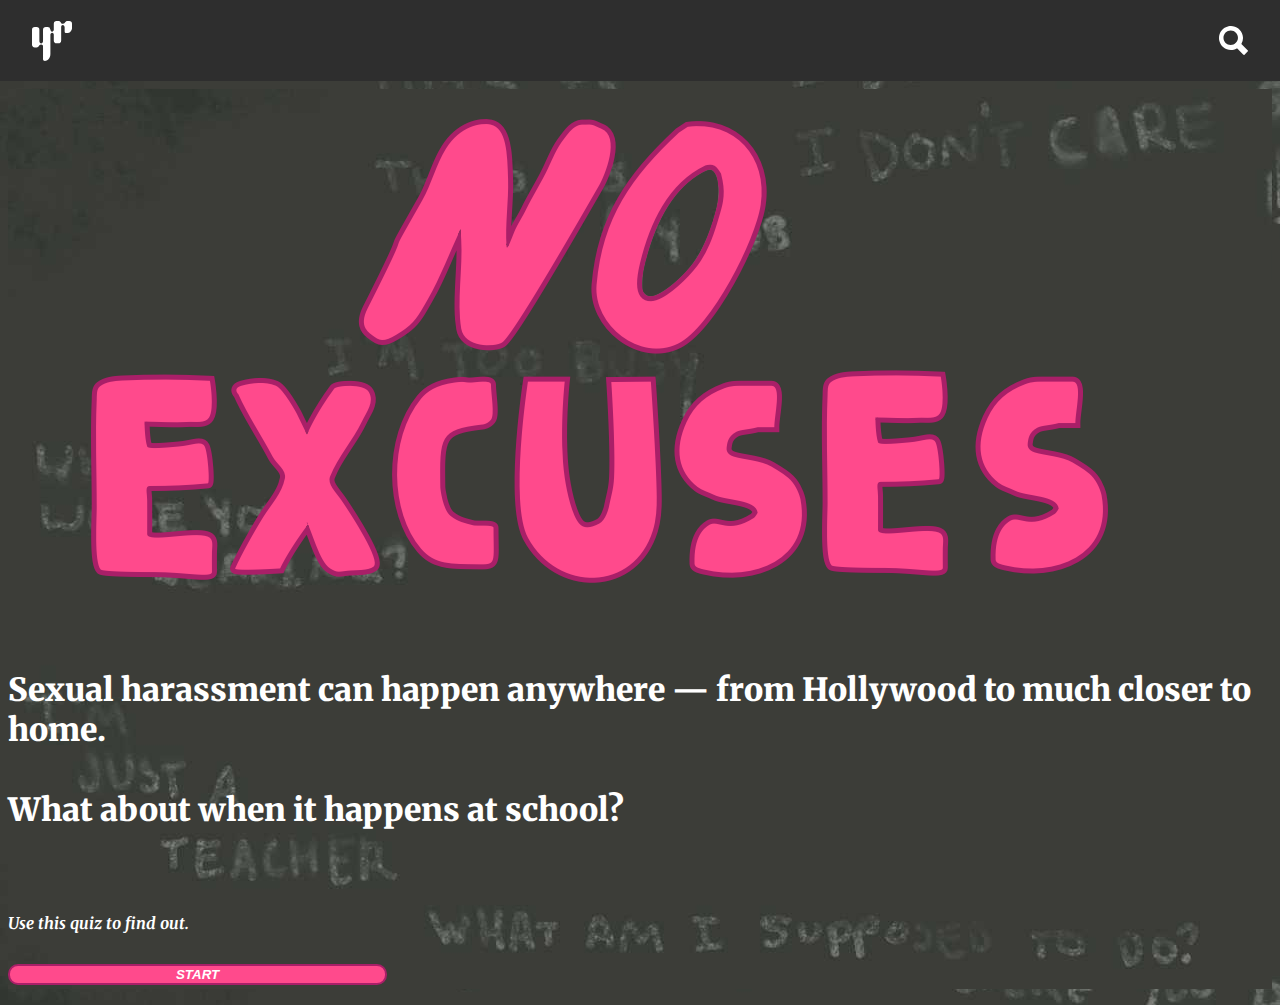
==== commit bdaeac05: "new brand navbar" ====
--- a/index.html
+++ b/index.html
@@ -1,849 +1,912 @@
 <!DOCTYPE html>
-<html lang="en" prefix="og: http://ogp.me/ns#">
-  <head>
-    <!-- Required meta tags -->
-    <meta charset="utf-8">
-    <meta name="viewport" content="width=device-width, initial-scale=1, shrink-to-fit=no">
-    <title> Youth Radio - NO EXCUSES :Is your high school protecting you from sexual harassment?
- </title>
+<html lang="en">
+
+<head>
+  <!-- Required meta tags -->
+  <meta charset="utf-8">
+  <meta name="viewport" content="width=device-width, initial-scale=1, shrink-to-fit=no">
+  <title> Youth Radio - NO EXCUSES :Is your high school protecting you from sexual harassment?
+  </title>
   <meta property="og:title" content="Is your high school protecting you from sexual harassment?" />
   <meta property="og:type" content="website" />
   <meta property="og:url" content="https://yri.youthradio.org/noexcuses/" />
-  <meta property="og:image" content="https://yri.youthradio.org/noexcuses/no-excuses-og.png" />
+  <meta property="og:image" content="https://yri.youthradio.org/noexcuses/no-excuses-og.jpg" />
   <meta name="twitter:card" content="summary_large_image" />
-<meta name="twitter:title" content="No Excuses" />
-<meta name="twitter:description" content="Is your high school protecting you from sexual harassment?" />
-<meta name="twitter:image" content="https://yri.youthradio.org/noexcuses/no-excuses-og.png" />
-    <!-- Bootstrap CSS -->
-    <link href="https://fonts.googleapis.com/css?family=Merriweather" rel="stylesheet">
-    <link rel="stylesheet" href="https://maxcdn.bootstrapcdn.com/bootstrap/4.0.0-beta/css/bootstrap.min.css" integrity="sha384-/Y6pD6FV/Vv2HJnA6t+vslU6fwYXjCFtcEpHbNJ0lyAFsXTsjBbfaDjzALeQsN6M" crossorigin="anonymous">
-    <link rel="shortcut icon" href="img/yrcircle.png">
-    <style type="text/css">
-   
-     .tall{
-        height: 200%;
-
-      }
-
-      .bu{
-        background-color: #F8F9FA;
-        width: 100%;
-       
-
-      }
-      
-
-      .one{
-        background-color: lavender;
-      }
-
-     /*div{
+  <meta name="twitter:title" content="No Excuses" />
+  <meta name="twitter:description" content="Is your high school protecting you from sexual harassment?" />
+  <meta name="twitter:image" content="https://yri.youthradio.org/noexcuses/no-excuses-og.jpg" />
+  <!-- Bootstrap CSS -->
+  <link href="https://fonts.googleapis.com/css?family=Merriweather" rel="stylesheet">
+  <link rel="stylesheet" href="https://maxcdn.bootstrapcdn.com/bootstrap/4.0.0-beta/css/bootstrap.min.css" integrity="sha384-/Y6pD6FV/Vv2HJnA6t+vslU6fwYXjCFtcEpHbNJ0lyAFsXTsjBbfaDjzALeQsN6M" crossorigin="anonymous">
+  <link rel="shortcut icon" href="img/yrcircle.jpg">
+  <style type="text/css">
+    body {
+      padding-top: 81px;
+    }
+
+    header.yr-fixed-header {
+      position: fixed;
+      z-index: 500;
+      display: flex;
+      justify-content: space-between;
+      align-items: center;
+      top: 0;
+      left: 0;
+      right: 0;
+      padding: 0 32px;
+      height: 81px;
+      background-color: #2E2E2E;
+    }
+
+    header.yr-fixed-header .logo a {
+      display: block;
+      outline: 0;
+      width: 40px;
+      height: 40px;
+    }
+
+    header.yr-fixed-header .search a {
+      display: block;
+      outline: 0;
+      width: 29px;
+      height: 29px;
+    }
+
+    .tall {
+      height: 200%;
+
+    }
+
+    .bu {
+      background-color: #F8F9FA;
+      width: 100%;
+
+
+    }
+
+
+    .one {
+      background-color: lavender;
+    }
+
+    /*div{
       border: 1px solid black;
      }*/
-      button{
-        border-radius: 10px;
-        background-color: white;
-        border: 1px grey solid; 
-      }
-
-      button:hover{
-        color:white;
-        background-color: #00A5BB;
-      }
-
-     
-
-      #start{
-        background-color: #FF4A8C;
-        color:white;
-        width: 30%;
-        margin: 10px 0px 20px;        
-        border: 2px  solid #A91F68;
-        font-weight: bold;
-
-
-      }
-
-      a:hover{
-        color: #FF4A8C;
-      }
-
-      #splash{
-        height:100vh;
-        color:white;
-        background-image: url("splash.png");
-       /* text-shadow: 3px 2px grey; */
-        font-family: 'Merriweather', serif;
-
-
-      }
-      
-      #start:hover{
-        background-color: #A91F68;
-      }
-      
-
-      .incom{
-        color:#E26970;
-        font-weight: bold;
-      }
-
-      .com{
-        color:#31A62C;
-        font-weight: bold;
-
-      }
-
-      a{
-        color:#00A5BB;
-      }
-      
-      .under{
-        z-index: -2;
-      }
-
-      .a{
-        z-index: -1;
-      }
-    
-    </style>
-
-    <link rel="stylesheet" href="mobilerules.css">
-
-
-  </head>
-  <body>
-    <div class="container-fluid" id="splash" >
-       <div class="row" >
-            <div class="col-md-2 mt-5 col-sm-12">
-              <a href="https://youthradio.org" target='_blank'> <img src="youthradiologo.png " > </a>
+    button {
+      border-radius: 10px;
+      background-color: white;
+      border: 1px grey solid;
+    }
+
+    button:hover {
+      color: white;
+      background-color: #00A5BB;
+    }
+
+
+
+    #start {
+      background-color: #FF4A8C;
+      color: white;
+      width: 30%;
+      margin: 10px 0px 20px;
+      border: 2px solid #A91F68;
+      font-weight: bold;
+
+
+    }
+
+    a:hover {
+      color: #FF4A8C;
+    }
+
+    #splash {
+      height: 100vh;
+      color: white;
+      background-image: url("splash.jpg");
+      /* text-shadow: 3px 2px grey; */
+      font-family: 'Merriweather', serif;
+
+
+    }
+
+    #start:hover {
+      background-color: #A91F68;
+    }
+
+
+    .incom {
+      color: #E26970;
+      font-weight: bold;
+    }
+
+    .com {
+      color: #31A62C;
+      font-weight: bold;
+
+    }
+
+    a {
+      color: #00A5BB;
+    }
+
+    .under {
+      z-index: -2;
+    }
+
+    .a {
+      z-index: -1;
+    }
+  </style>
+
+  <link rel="stylesheet" href="mobilerules.css">
+
+
+</head>
+
+<body>
+  <header class="yr-fixed-header">
+    <div class="logo">
+      <a href="https://yr.media">
+        <svg xmlns="http://www.w3.org/2000/svg" width="40" height="40">
+          <path class="svg-logo" fill="white" fill-rule="evenodd" d="M37.17 0h-1.7c-1.09 0-2.03.6-2.5 1.5-.1.16-.2.46-.31.61-.32.42-.94.74-1.84.74-1.04 0-1.65-.5-1.88-1.12-.44-1-1.44-1.7-2.6-1.7h-1.7a2.83 2.83 0 0 0-2.84 2.81v5.99c0 .83-.82 1.84-1.67 1.84h-.1c-.89-.08-1.52-1.15-1.64-2.13l-.02-.08A2.84 2.84 0 0 0 15.57 6h-1.71a2.83 2.83 0 0 0-2.83 2.82V20.3c-.07 1.07-.86 2.18-1.83 2.18-1 0-1.83-1.2-1.83-2.3V8.83A2.83 2.83 0 0 0 4.54 6H2.83A2.83 2.83 0 0 0 0 8.83V23.6a2.83 2.83 0 0 0 2.83 2.82h1.7a2.83 2.83 0 0 0 2.56-1.6c.1-.2.14-.38.28-.55a1.87 1.87 0 0 1 1.03-.61c.26-.06.52-.1.78-.1 1.04 0 1.84 1 1.84 1.54v13.21c0 3.28 7.38 1.92 7.38-5.27v-19.4c0-1.05.82-1.91 1.64-1.99h.09c.85 0 1.66.99 1.67 1.96v5.78a2.83 2.83 0 0 0 2.83 2.82h1.71a2.83 2.83 0 0 0 2.83-2.82V6.11c0-1.38.66-2.18 1.63-2.18 1 0 1.8 1.16 1.83 2.24v4.24c0 1.56 1.36 1.69 2.82 1.69a4.1 4.1 0 0 0 3.18-1.53A5.09 5.09 0 0 0 40 6.72v-3.9A2.83 2.83 0 0 0 37.17 0"></path>
+        </svg>
+      </a>
+    </div>
+    <div class="search">
+      <a href="https://yr.media/search">
+        <svg xmlns="http://www.w3.org/2000/svg" width="29" height="29">
+          <path fill="white" fill-rule="evenodd" d="M18.9615 11.719c.0071-3.9946-3.221-7.2436-7.211-7.2574-4.0211-.014-7.276 3.2084-7.289 7.2163-.0128 4.0109 3.2246 7.2728 7.2292 7.2836 4.0057.0108 7.2636-3.2345 7.2708-7.2425m5.0586.2737c-.0798 1.9853-.5593 3.8392-1.498 5.5717-.132.2437-.106.3772.0855.5693 2.0055 2.0138 4.0007 4.0378 5.9988 6.0591.5228.529.5251.8862.0051 1.412-.955.9657-1.9113 1.93-2.8672 2.8948-.6584.6644-.9442.6665-1.5919.0104-1.9526-1.9777-3.9093-3.9516-5.8516-5.9394-.2183-.2236-.3603-.2343-.6303-.0853-7.223 3.9912-15.999-.3946-17.4605-8.2619C-.9923 7.7518 3.0826 1.675 9.5065.2655c6.2571-1.373 12.7108 2.7225 14.1075 8.9773.2014.9019.2739 1.8325.406 2.75" />
+        </svg>
+      </a>
+    </div>
+  </header>
+  <div class="container-fluid" id="splash">
+    <div class="row">
+      <div class="col-md-2 mt-5 col-sm-12">
+      </div>
+
+      <div class="col-md-8 mt-5 text-center col-sm-12">
+        <img src="header.png" class="img-fluid mt-5" alt="">
+
+        <h1 class="text-center "> <strong>Sexual harassment can happen anywhere &mdash; from Hollywood to much closer to home. <br> <br>What about when it happens at school?
+          </strong> </h1>
+        <br> <br>
+        <h4 class="text-center"> <em> Use this quiz to find out. </em></h4>
+
+        <button id="start"> <em> START </em> </button>
+        <br>
+      </div>
+
+      <div class="col-md-2 col-sm-12">
+      </div>
+
+
+
+
+    </div>
+
+  </div>
+
+  <div class="container-fluid" id="t9" style="display:none;height:100%">
+
+
+
+    <!--content page -->
+
+    <div class="row" style="height:100%">
+
+      <!--sidebar page -->
+
+      <div class="col-sm-12 col-md-3 text-gray-dark tall pt-1" style="background-color: #F8F9FA;">
+        <h5 class="text-center mt-1 ">
+
+          <a href="index.html"> <img class="img-fluid" src="headerSM.png" id="sideImage" alt="No Excuses"> </a>
+          <br>
+          <br>How should your high school handle a sexual harassment complaint?</h5>
+
+        <p> With the hashtag #MeToo, people are starting to call out the pervasive culture of sexual violence, and to hold institutions accountable. Let's not forget, teens can experience sexual harassment at the place they're required to go
+          everyday: high school. </p>
+
+        <p> Your school has <a href="https://www2.ed.gov/about/offices/list/ocr/frontpage/pro-students/issues/sex-issue01.html" target="_blank">responsibilities </a>when it comes to investigating and preventing sexual harassment and violence. Use
+          this quiz to see how your school measures up.
+
+          <!--
+        <p>  We’re hearing a lot about campus sexual assault at colleges, but what about high schools? Your school has <a href="https://www2.ed.gov/about/offices/list/ocr/frontpage/pro-students/issues/sex-issue01.html"> responsibilities</a> when it comes to investigating and preventing sexual harassment and violence. Use this quiz to see how your school measures up.
+ </p> -->
+
+
+          <div id="navbar" style="background-color: #F8F9FA;">
+            <button class="btn btn-outline-info btn-block bu" id="s0"> Investigation </button>
+            <button class="btn btn-outline-info btn-block bu" id="s1"> Location </button>
+            <button class="btn btn-outline-info btn-block bu" id="s2"> Staffing </button>
+            <button class="btn btn-outline-info btn-block bu" id="s3"> Accommodations </button>
+            <button class="btn btn-outline-info btn-block bu" id="s4"> The Accused </button>
+            <button class="btn btn-outline-info btn-block bu" id="s5"> Protections </button>
+            <button class="btn btn-outline-info btn-block bu" id="s6"> Next Steps </button>
+
+          </div>
+
+          <br>
+          <p class="small bu"> Remember, individual cases vary, and how Title IX applies may depend on the details. You can use this as a guide to general Title IX principles, but consult a lawyer about how the law applies to your particular
+            situation. </p>
+
+          <p class="small bu">
+            <strong style="color:grey; background-color: #F8F9FA;"> "No Excuses" was produced, designed and developed by <a href="https://yri.youthradio.org/" target="_blank">Youth Radio</a>. </strong> <br>
+            Youth Team: Desmond Meagley, Christy Duong, Devin Glover, Charlie Stuip<br>
+            Staff: Asha Richardson, Teresa Chin, Shawn Wen, Lissa Soep
+
+          </p>
+
+          <br>
+
+
+      </div>
+
+      <!--slides page -->
+
+      <div class="col-sm-12 col-md-9 mt-5" id="slides">
+        <!--  1 -->
+        <div class="row mt-5">
+        </div>
+        <div class="row" id="1">
+          <div class="col">
+          </div>
+
+          <div class="col-10 my-3">
+
+            <div class="card" style="width:100%; ">
+              <div class="card-body">
+                <h3 class="card-title "> How should high schools fight sexual harassment? </h3>
+
+                <p class="card-text lead">
+                  <br>Because of a law called <a href="https://www2.ed.gov/about/offices/list/ocr/docs/tix_dis.html" target="_blank">Title IX</a>, if you are a student who has experienced <a href="https://www2.ed.gov/about/offices/list/ocr/frontpage/pro-students/issues/sex-issue01.html"
+                    target="_blank">sexual harassment or violence</a>, you have the right to ask your school to investigate, offer protections, and establish consequences. But many schools are not in compliance.
+                  <!--with Title IX. In fact, investigations into possible mishandlings of sexual violence complaints in K-12 schools are up 500 percent since 2014. -->
+                  <br> <br> Whether you're obsessively following the Harvey Weinstein news and #MeToo campaign, or just trying to protect yourself and your peers from sexual harassment, you need solid information.
+
+
+                  <em> <br> <br>Curious if your school is protecting your Title IX rights? Take a moment to read through these scenarios and select the way you think your school would respond. You might be surprised with the results!
+
+                  </em> </p>
+                <div id="apply" style="display:none;">
+                  <button id="ph1" class="btn-block" value="">Preventing or investigating rape, unwanted touching, inappropriate comment</button>
+
+                  <button id="ph2" class="hoverbutton btn-block" value="">Addressing gender-based cyber-bullying between students, such as revenge porn</button>
+
+
+                  <button id="ph3" class="hoverbutton btn-block" value="">Changing the curriculum to make sure women’s history and rights are being taught in class</button>
+
+                  <button id="ph4" class="hoverbutton btn-block" value="">Changing unfair access to equipment for boys’ and girls’ sports teams</button>
+
+                  <button id="ph5" class="hoverbutton btn-block" value="">Granting access to the bathroom or locker room that corresponds with students’ gender identity</button>
+                </div>
+
+                <button class=" btn-block" id="btn1" style="display:none;"></button>
+                <br>
+                <button class="btn-block" id="btn2" style="display:none;"></button>
+                <br>
+                <!-- <button href="#" class="btn-block" id="btn3" style="display:none;">Um, no. What is that?
+ </button> -->
+                <div class="row pb-2">
+                  <div class="col-sm-12 col-md-2 text-center">
+                    <img src='' class="img-fluid " id="ansImage" alt="">
+                  </div>
+                  <div class="col-sm-12 col-md-10">
+                    <p style="display:none;" class="result lead"> result </p>
+                  </div>
+
+                </div>
+
+
+                <button class="btn btn-outline-info btn-block n1" id="n1"> next </button>
+
+
+                <div class='row story text-center' style='display: none;'>
+
+                  <div class=' col-12 px-3'>
+                    <strong> <a href="https://youthradio.org/journalism/education/why-are-high-schools-beefing-up-their-sexual-assault-policies-pressure-from-teens/" target='_blank'>
+                        <h4> Why are High Schools Beefing Up Their Sexual Assault Policies? <br> Pressure from Teens.</h4></strong><img src='https://youthradio.org/wp-content/uploads/2017/08/20170804-IMG_8772-6-780x440.jpg' class="img-fluid center-block" alt="">
+                    <br> <em>by Charlie Stuip, Youth Radio Reporter</em> - Featured on NPR <br> </a>
+                    <audio controls='' width="500px">
+                      <source src='https://youthradio.org/wp-content/uploads/2017/08/2535642_YR_TitleIX_SexualHarassment.mp3' type='audio/mpeg'>
+                    </audio>
+                  </div>
+                </div>
+
+              </div>
             </div>
-
-            <div class="col-md-8 mt-5 text-center col-sm-12"  >
-                <img src="header.png" class="img-fluid mt-5 "> 
-            
-                <h1 class="text-center " > <strong>Sexual harassment can happen anywhere &mdash; from Hollywood to much closer to home. <br> <br>What about when it happens at school?
-                </strong>  </h1>
-            <br> <br>
-            <h4 class="text-center"> <em> Use this quiz to find out. </em></h4>
-
-            <button type="" id="start"> <em> START </em> </button>
-            <br>
-            </div>
-
-            <div class="col-md-2 col-sm-12">
-            </div>
-
-
-            
+          </div>
+
+          <div class="col">
+          </div>
 
         </div>
-      
-    </div>
-
-    <div class="container-fluid"  id="t9" style="display:none;" height="100%" > 
-  
-  
-
-    <!--content page --> 
- 
-    <div class="row" height="100%"> 
-
-     <!--sidebar page --> 
-
-      <div class="col-sm-12 col-md-3 text-gray-dark tall pt-1" style="background-color: #F8F9FA;">
-         <a href="https://youthradio.org" target='_blank'> <img src="yrB.png" class="img-fluid " > </a> 
-        <h5 class="text-center mt-1 " > 
-      
-        <a href="index.html"> <img class="img-fluid" src="headerSM.png" id="sideImage" alt="No Excuses"> </a>
-        <br>  
-        <br>How should your high school handle a sexual harassment complaint?</h5>
-
-        <p> With the hashtag #MeToo, people are starting to call out the pervasive culture of sexual violence, and to hold institutions accountable. Let's not forget, teens can experience sexual harassment at the place they're required to go everyday: high school. </p>
-        
-        <p> Your school has <a href="https://www2.ed.gov/about/offices/list/ocr/frontpage/pro-students/issues/sex-issue01.html" target="_blank">responsibilities </a>when it comes to investigating and preventing sexual harassment and violence. Use this quiz to see how your school measures up. 
- 
-        <!--
-        <p>  We’re hearing a lot about campus sexual assault at colleges, but what about high schools? Your school has <a href="https://www2.ed.gov/about/offices/list/ocr/frontpage/pro-students/issues/sex-issue01.html"> responsibilities</a> when it comes to investigating and preventing sexual harassment and violence. Use this quiz to see how your school measures up. 
- </p> -->
-
-     
-        <div id="navbar" style="background-color: #F8F9FA;">
-        <button class="btn btn-outline-info btn-block bu" id="s0"> Investigation </button>
-        <button class="btn btn-outline-info btn-block bu" id="s1"> Location </button>
-        <button href="" class="btn btn-outline-info btn-block bu" id="s2"> Staffing </button>
-        <button href="" class="btn btn-outline-info btn-block bu" id="s3"> Accommodations </button>
-        <button href="" class="btn btn-outline-info btn-block bu" id="s4"> The Accused </button>
-        <button href="" class="btn btn-outline-info btn-block bu" id="s5"> Protections  </button>
-        <button href="" class="btn btn-outline-info btn-block bu" id="s6"> Next Steps </button>
-
-        </div>
-       
-       <br> 
-        <p class="small bu"> Remember, individual cases vary, and how Title IX applies may depend on the details. You can use this as a guide to general Title IX principles, but consult a lawyer about how the law applies to your particular situation. </p>
-
-        <p class="small bu" > 
-        <strong style="color:grey; background-color: #F8F9FA;"> "No Excuses" was produced, designed and developed by  <a href="https://yri.youthradio.org/" target="_blank">Youth Radio</a>. </strong> <br>
-        Youth Team: Desmond Meagley, Christy Duong, Devin Glover, Charlie Stuip<br>
-        Staff: Asha Richardson, Teresa Chin, Shawn Wen, Lissa Soep
-
-        </p>
-
-        <br>
-        
+        <!--test for audio -->
+
 
       </div>
-    
-    <!--slides page --> 
-
-     <div class="col-sm-12 col-md-9 mt-5" id="slides">
-       <!--  1 -->
-       <div class="row mt-5">
-       </div>
-       <div class="row" id="1" >
-        <div class="col">
-        </div>
-
-        <div class="col-10 my-3">
-
-          <div class="card" style="width:100%; ">
-            <div class="card-body">
-              <h3 class="card-title "> How should high schools fight sexual harassment?  </h3> 
-
-              <p class="card-text lead"> 
-                <br>Because of a law called <a href="https://www2.ed.gov/about/offices/list/ocr/docs/tix_dis.html" target="_blank">Title IX</a>, if you are a student who has experienced <a href="https://www2.ed.gov/about/offices/list/ocr/frontpage/pro-students/issues/sex-issue01.html" target="_blank">sexual harassment or violence</a>, you have the right to ask your school to investigate, offer protections, and establish consequences. But many schools are not in compliance.  <!--with Title IX. In fact, investigations into possible mishandlings of sexual violence complaints in K-12 schools are up 500 percent since 2014. -->
-                <br> <br> Whether you're obsessively following the Harvey Weinstein news and #MeToo campaign, or just trying to protect yourself and your peers from sexual harassment, you need solid information. 
-
-              
-                <em> <br> <br>Curious if your school is protecting your Title IX rights? Take a moment to read through these scenarios and select the way you think your school would respond. You might be surprised with the results! 
-
-</em> </p>
-              <div id="apply" style="display:none;" >   
-                  <button id="ph1" class="btn-block" value="">Preventing or investigating rape, unwanted touching, inappropriate comment</button>
-                  
-                  <button id="ph2" class="hoverbutton btn-block" value="">Addressing gender-based cyber-bullying between students, such as revenge porn</button>
-
-
-                  <button id="ph3" class="hoverbutton btn-block" value="">Changing the curriculum to make sure women’s history and rights are being taught in class</button>
-
-                  <button id="ph4" class="hoverbutton btn-block" value="">Changing unfair access to equipment for boys’ and girls’ sports teams</button>
-
-                  <button id="ph5" class="hoverbutton btn-block" value="">Granting access to the bathroom or locker room that corresponds with students’ gender identity</button>
-          </div>
-
-              <button href="#" class=" btn-block" id="btn1"  style="display:none;" ></button>
-              <br>
-              <button href="#" class="btn-block" id="btn2" style="display:none;"></button>
-              <br> 
-               <!-- <button href="#" class="btn-block" id="btn3" style="display:none;">Um, no. What is that? 
- </button> -->
-              <div class="row pb-2">
-                <div class="col-sm-12 col-md-2 text-center">
-                  <img src=' ' class="img-fluid " id="ansImage">
-                </div>
-                <div class ="col-sm-12 col-md-10">
-                 <p style="display:none;" class="result lead"> result </p>
-                </div>
-
-              </div>
-              
-
-               <button class="btn btn-outline-info btn-block n1" id="n1" > next </button>
-
-          
-               <div class='row story text-center' style ='display: none;'>
-
-               <div class=' col-12 px-3'>
-                <strong> <a href="https://youthradio.org/journalism/education/why-are-high-schools-beefing-up-their-sexual-assault-policies-pressure-from-teens/" target='_blank'> <h4> Why are High Schools Beefing Up Their Sexual Assault Policies? <br> Pressure from Teens.</h4></strong><img src='https://youthradio.org/wp-content/uploads/2017/08/20170804-IMG_8772-6-780x440.jpg' class="img-fluid center-block" >
-                <br> <em>by Charlie Stuip, Youth Radio Reporter</em> -  Featured on NPR <br> </a>
-                <audio controls='' width="500px">
-    <source src='https://youthradio.org/wp-content/uploads/2017/08/2535642_YR_TitleIX_SexualHarassment.mp3' type='audio/mpeg'>
-    </audio>
+
+
+
+
+
+
+
     </div>
   </div>
 
-            </div>
-          </div>
-        </div>
-
-        <div class="col">
-        </div>
-
-       </div>
-  <!--test for audio -->    
-
-
-</div>
-      
-        
-
-
-
-      
-
-     </div>
-    </div>
-
-    </div>
-
-    <!-- Optional JavaScript -->
-    <!-- jQuery first, then Popper.js, then Bootstrap JS -->
-    <script src="https://code.jquery.com/jquery-3.2.1.slim.min.js" integrity="sha384-KJ3o2DKtIkvYIK3UENzmM7KCkRr/rE9/Qpg6aAZGJwFDMVNA/GpGFF93hXpG5KkN" crossorigin="anonymous"></script>
-    <script src="https://cdnjs.cloudflare.com/ajax/libs/popper.js/1.11.0/umd/popper.min.js" integrity="sha384-b/U6ypiBEHpOf/4+1nzFpr53nxSS+GLCkfwBdFNTxtclqqenISfwAzpKaMNFNmj4" crossorigin="anonymous"></script>
-    <script src="https://maxcdn.bootstrapcdn.com/bootstrap/4.0.0-beta/js/bootstrap.min.js" integrity="sha384-h0AbiXch4ZDo7tp9hKZ4TsHbi047NrKGLO3SEJAg45jXxnGIfYzk4Si90RDIqNm1" crossorigin="anonymous"></script>
-
-<script src="https://ajax.googleapis.com/ajax/libs/jquery/3.2.1/jquery.min.js"></script>
-    <script type="text/javascript">
-      
-      $(document).ready(function(){
-      
-      var tList = ["Investigation", "Location" , "Staffing" , "Accommodations" , "The Accused", "Protections", "Next Steps"];
-   
-      var dList = [ 
-        "A student at your high school tells a teacher they were sexually assaulted in an empty classroom by another student during a free period. What would your school's administrators be more likely to do?", 
-
-        "What if the sexual assault happened between two students from your school at a party on a Saturday night? What would your school do?", 
-
-        "What if a teacher at school sexually harassed a senior while chaperoning a field trip, and administrators find out only after-the-fact?", 
+
+  <!-- Optional JavaScript -->
+  <!-- jQuery first, then Popper.js, then Bootstrap JS -->
+  <script src="https://code.jquery.com/jquery-3.2.1.slim.min.js" integrity="sha384-KJ3o2DKtIkvYIK3UENzmM7KCkRr/rE9/Qpg6aAZGJwFDMVNA/GpGFF93hXpG5KkN" crossorigin="anonymous"></script>
+  <script src="https://cdnjs.cloudflare.com/ajax/libs/popper.js/1.11.0/umd/popper.min.js" integrity="sha384-b/U6ypiBEHpOf/4+1nzFpr53nxSS+GLCkfwBdFNTxtclqqenISfwAzpKaMNFNmj4" crossorigin="anonymous"></script>
+  <script src="https://maxcdn.bootstrapcdn.com/bootstrap/4.0.0-beta/js/bootstrap.min.js" integrity="sha384-h0AbiXch4ZDo7tp9hKZ4TsHbi047NrKGLO3SEJAg45jXxnGIfYzk4Si90RDIqNm1" crossorigin="anonymous"></script>
+
+  <script src="https://ajax.googleapis.com/ajax/libs/jquery/3.2.1/jquery.min.js"></script>
+  <script type="text/javascript">
+    $(document).ready(function() {
+
+      var tList = ["Investigation", "Location", "Staffing", "Accommodations", "The Accused", "Protections", "Next Steps"];
+
+      var dList = [
+        "A student at your high school tells a teacher they were sexually assaulted in an empty classroom by another student during a free period. What would your school's administrators be more likely to do?",
+
+        "What if the sexual assault happened between two students from your school at a party on a Saturday night? What would your school do?",
+
+        "What if a teacher at school sexually harassed a senior while chaperoning a field trip, and administrators find out only after-the-fact?",
 
         "While your school is looking into a student’s sexual harassment claim, what kinds of resources would your school consider offering them? ",
 
         "What if a student at your school is accused of sexual violence. How would your school handle that situation?",
 
-        "Whoa, Title IX covers a bunch of stuff. What other ways might Title IX protections be applied at my school?", 
-
-        "Now you have a better sense of whether your school is in compliance with Title IX. If there are some areas you’d like your school to work on, here are a few steps you can take.", ];
-
-      var opt1 = ["Encourage the student to tell the police or connect to outside resources, but not investigate the matter personally -- school administrators care about students, but it’s not their role to investigate these matters.", 
-
-      "What happens off-campus stays off-campus. The school can't get involved in incidents that take place in students' private homes.",
-
-      "That’s terrible. But the school can’t be responsible for remedying the effects of the harassment, since no one but the teacher and student knew about it at the time. ",
-
-      "None. Your school is not required to provide any supports while an investigation is still underway. It depends on if they find the accused student guilty of any wrongdoing.",
-
-      "The student can no longer go to that school, period. While adults are investigating the accusations, the school’s first priority would be to permanently expel the accused student, to keep everyone safe. ", ];
+        "Whoa, Title IX covers a bunch of stuff. What other ways might Title IX protections be applied at my school?",
+
+        "Now you have a better sense of whether your school is in compliance with Title IX. If there are some areas you’d like your school to work on, here are a few steps you can take.",
+      ];
+
+      var opt1 = ["Encourage the student to tell the police or connect to outside resources, but not investigate the matter personally -- school administrators care about students, but it’s not their role to investigate these matters.",
+
+        "What happens off-campus stays off-campus. The school can't get involved in incidents that take place in students' private homes.",
+
+        "That’s terrible. But the school can’t be responsible for remedying the effects of the harassment, since no one but the teacher and student knew about it at the time. ",
+
+        "None. Your school is not required to provide any supports while an investigation is still underway. It depends on if they find the accused student guilty of any wrongdoing.",
+
+        "The student can no longer go to that school, period. While adults are investigating the accusations, the school’s first priority would be to permanently expel the accused student, to keep everyone safe. ",
+      ];
 
       var opt2 = ["Have an administrator investigate the allegations -- that’s part of the school’s job, regardless of whether the student decides to involve the police.",
-       "Have an administrator investigate the allegations and decide on consequences and protections.",
-      "The school ends the sexual harassment, ensures that it will never happen again, and takes responsibility for remedying effects on the student.",
-
-      "Supports such as free counseling services, the ability to change your class schedule, academic tutoring, medical  support, and extra security.",
-      "The school allows both the accused student and the alleged victim to bring in witnesses and other evidence, to represent their sides.",];
+        "Have an administrator investigate the allegations and decide on consequences and protections.",
+        "The school ends the sexual harassment, ensures that it will never happen again, and takes responsibility for remedying effects on the student.",
+
+        "Supports such as free counseling services, the ability to change your class schedule, academic tutoring, medical  support, and extra security.",
+        "The school allows both the accused student and the alleged victim to bring in witnesses and other evidence, to represent their sides.",
+      ];
 
       var opt3 = ["quest1", "quest 2"];
 
-      var ans1 = [" ", " <strong class='incom'> NON-COMPLIANCE </strong> <br>  Actually, your school IS supposed to investigate. Federal law (Title IX) requires that schools <a href='https://www.justice.gov/crt/federal-coordination-and-compliance-section-152' target='_blank'>look into</a> complaints of sexual harassment and assault. Title IX has been around since the 1970s to combat gender discrimination in schools, but in recent years, it has been increasingly applied to sexual assault complaints.",
-
-      '<strong class="incom"> NON-COMPLIANCE </strong> <br> Actually, even though the incident took place <a href="https://www2.ed.gov/about/offices/list/ocr/docs/qa-201404-title-ix.pdf" target="_blank">off-campus</a>, schools may still have to investigate. Title IX says schools have to ensure a safe and equal learning environment. If a student feels an assault creates a "hostile environment" at school (for example, because being in the same class as the person who assaulted them over the weekend makes it hard to concentrate), the school needs to act.',
-
-      "<strong class='incom'> NON-COMPLIANCE </strong> <br> The Office of Civil Rights says even if a school was not “on notice” about an employee sexually harassing a student, if the employee did so in the context of their student-serving role, the school is on the hook for ending the harassment, preventing its recurrence, and remedying the effects of the wrongdoing on the student.",
-
-      "<strong class='incom'>NON-COMPLIANCE</strong> <br> Your school needs to step up. A student should have the right to <a href='https://www2.ed.gov/about/offices/list/ocr/docs/know-rights-201404-title-ix.pdf' target='_blank'>certain accommodations</a> before, during, and after an investigation. The type of support they’re entitled to depends on the situation, but may include counseling and academic support services.",
-
-      "<strong class='incom'>NON-COMPLIANCE</strong> <br>Access to free public education is a civil right for students in the United States. So while your school has to provide a safe environment for the alleged victim, it can’t deprive the accused student of that right without investigating the allegations and giving them an <a href=' https://drive.google.com/file/d/0BzdfZFwI9gz8MGpFNnM4cHlCbHhXQnRMS0Y2UXJSUGZyZXJv/view' target='_blank'>opportunity</a> to present their side of the story, including evidence and witnesses. "];
-
-      var ans2 = [" ", " <strong class='com'> COMPLIANCE </strong> <br>  That’s right. Title IX <a href='https://www.justice.gov/crt/federal-coordination-and-compliance-section-152' target='_blank'>requires schools to look into allegations of sexual harassment and assault</a>. Title IX has been around since the 1970s to combat gender discrimination in schools, but in recent years it has been increasingly applied to sexual assault complaints.", 
-
-      '<strong class="com">COMPLIANCE </strong> <br> Yup -- even though the incident took place <a href="https://www2.ed.gov/about/offices/list/ocr/docs/qa-201404-title-ix.pdf" target="_blank">off-campus</a>, schools may still have to investigate. Title IX says schools have to ensure a safe and equal learning environment. If a student feels an assault creates a "hostile environment" at school (for example, because being in the same class as the person who assaulted them over the weekend makes it hard to concentrate), the school needs to act.',
-
-      " <strong class='com'> COMPLIANCE</strong> <br> The Office of Civil Rights says even if a school was not “on notice” about an employee sexually harassing a student, if the employee did so in the context of their student-serving role, the school is on the hook for ending the harassment, preventing its recurrence, and remedying the effects of the wrongdoing on the student.", 
-
-      " <strong class='com'>COMPLIANCE </strong> <br>Your school is on track. A student should have the right to <a href='https://www2.ed.gov/about/offices/list/ocr/docs/know-rights-201404-title-ix.pdf' target=''>certain accommodations</a> before, during, and after an investigation. The type of support they’re entitled to depends on the situation, but may include counseling and academic support services.",
-
-      " <strong class='com'> COMPLIANCE </strong> <br> Your school’s on track here. Access to free public education is a civil right for students in the United States. So while your school has to provide a safe environment for the alleged victim, it can’t deprive the accused student of that right without investigating the allegations and giving them an <a href='https://drive.google.com/file/d/0BzdfZFwI9gz8MGpFNnM4cHlCbHhXQnRMS0Y2UXJSUGZyZXJv/view' target='_blank'>opportunity</a> to present their side of the story, including evidence and witnesses.",];
-
-
-      var imgL = ["investigate.png","schoolparty.png", "IX.png","chalkboard.png","privacyV2.png","title.png",  "protections.png"];
-
-      var ansImg1 =["","Nope.png","Nope.png","Nope.png","Nope.png","Nope.png",];
-      var ansImg2 =["","Yup.png","Yup.png","Yup.png","Yup.png","Yup.png",];
+      var ans1 = [" ",
+        " <strong class='incom'> NON-COMPLIANCE </strong> <br>  Actually, your school IS supposed to investigate. Federal law (Title IX) requires that schools <a href='https://www.justice.gov/crt/federal-coordination-and-compliance-section-152' target='_blank'>look into</a> complaints of sexual harassment and assault. Title IX has been around since the 1970s to combat gender discrimination in schools, but in recent years, it has been increasingly applied to sexual assault complaints.",
+
+        '<strong class="incom"> NON-COMPLIANCE </strong> <br> Actually, even though the incident took place <a href="https://www2.ed.gov/about/offices/list/ocr/docs/qa-201404-title-ix.pdf" target="_blank">off-campus</a>, schools may still have to investigate. Title IX says schools have to ensure a safe and equal learning environment. If a student feels an assault creates a "hostile environment" at school (for example, because being in the same class as the person who assaulted them over the weekend makes it hard to concentrate), the school needs to act.',
+
+        "<strong class='incom'> NON-COMPLIANCE </strong> <br> The Office of Civil Rights says even if a school was not “on notice” about an employee sexually harassing a student, if the employee did so in the context of their student-serving role, the school is on the hook for ending the harassment, preventing its recurrence, and remedying the effects of the wrongdoing on the student.",
+
+        "<strong class='incom'>NON-COMPLIANCE</strong> <br> Your school needs to step up. A student should have the right to <a href='https://www2.ed.gov/about/offices/list/ocr/docs/know-rights-201404-title-ix.pdf' target='_blank'>certain accommodations</a> before, during, and after an investigation. The type of support they’re entitled to depends on the situation, but may include counseling and academic support services.",
+
+        "<strong class='incom'>NON-COMPLIANCE</strong> <br>Access to free public education is a civil right for students in the United States. So while your school has to provide a safe environment for the alleged victim, it can’t deprive the accused student of that right without investigating the allegations and giving them an <a href=' https://drive.google.com/file/d/0BzdfZFwI9gz8MGpFNnM4cHlCbHhXQnRMS0Y2UXJSUGZyZXJv/view' target='_blank'>opportunity</a> to present their side of the story, including evidence and witnesses. "
+      ];
+
+      var ans2 = [" ",
+        " <strong class='com'> COMPLIANCE </strong> <br>  That’s right. Title IX <a href='https://www.justice.gov/crt/federal-coordination-and-compliance-section-152' target='_blank'>requires schools to look into allegations of sexual harassment and assault</a>. Title IX has been around since the 1970s to combat gender discrimination in schools, but in recent years it has been increasingly applied to sexual assault complaints.",
+
+        '<strong class="com">COMPLIANCE </strong> <br> Yup -- even though the incident took place <a href="https://www2.ed.gov/about/offices/list/ocr/docs/qa-201404-title-ix.pdf" target="_blank">off-campus</a>, schools may still have to investigate. Title IX says schools have to ensure a safe and equal learning environment. If a student feels an assault creates a "hostile environment" at school (for example, because being in the same class as the person who assaulted them over the weekend makes it hard to concentrate), the school needs to act.',
+
+        " <strong class='com'> COMPLIANCE</strong> <br> The Office of Civil Rights says even if a school was not “on notice” about an employee sexually harassing a student, if the employee did so in the context of their student-serving role, the school is on the hook for ending the harassment, preventing its recurrence, and remedying the effects of the wrongdoing on the student.",
+
+        " <strong class='com'>COMPLIANCE </strong> <br>Your school is on track. A student should have the right to <a href='https://www2.ed.gov/about/offices/list/ocr/docs/know-rights-201404-title-ix.pdf' target=''>certain accommodations</a> before, during, and after an investigation. The type of support they’re entitled to depends on the situation, but may include counseling and academic support services.",
+
+        " <strong class='com'> COMPLIANCE </strong> <br> Your school’s on track here. Access to free public education is a civil right for students in the United States. So while your school has to provide a safe environment for the alleged victim, it can’t deprive the accused student of that right without investigating the allegations and giving them an <a href='https://drive.google.com/file/d/0BzdfZFwI9gz8MGpFNnM4cHlCbHhXQnRMS0Y2UXJSUGZyZXJv/view' target='_blank'>opportunity</a> to present their side of the story, including evidence and witnesses.",
+      ];
+
+
+      var imgL = ["investigate.jpg", "schoolparty.jpg", "IX.jpg", "chalkboard.jpg", "privacyV2.jpg", "title.jpg", "protections.jpg"];
+
+      var ansImg1 = ["", "Nope.png", "Nope.png", "Nope.png", "Nope.png", "Nope.png", ];
+      var ansImg2 = ["", "Yup.png", "Yup.png", "Yup.png", "Yup.png", "Yup.png", ];
       var nope = "Nope.png"
-  
-      var index = 0; 
-      var bar = -1;  
+
+      var index = 0;
+      var bar = -1;
       var vIndex = 0;
       $("#start").click(function() {
         $("#splash").fadeOut("slow");
         $("#t9").fadeIn("slow");
-        $("body").css("background-image", "url('rollover.png')");
+        $("body").css("background-image", "url('rollover.jpg')");
         $("#ansImage").hide();
 
 
       });
 
-      $("body").css("background-image", "url('splash.png')");
-
-      $("#ph1").hover(function(){
+      $("body").css("background-image", "url('splash.jpg')");
+
+      $("#ph1").hover(function() {
         $(this).css("background-color", "#31A62C");
         $(this).html("Yup, Title IX covers this.")
-        }, function(){
+      }, function() {
         $(this).css("background-color", "white");
         $(this).html("Preventing or investigating rape, unwanted touching, inappropriate comments");
-    });
-  
-      $("#ph2").hover(function(){
+      });
+
+      $("#ph2").hover(function() {
         $(this).css("background-color", "#31A62C");
         $(this).html("Yup, Title IX covers this.")
-        }, function(){
+      }, function() {
         $(this).css("background-color", "white");
         $(this).html("Addressing gender-based cyber-bullying between students, such as revenge porn");
-    });
-
-      $("#ph3").hover(function(){
+      });
+
+      $("#ph3").hover(function() {
         $(this).css("background-color", "#E26970");
         $(this).html("Nope. This sounds pretty cool, but Title IX technically doesn’t cover this.")
-        }, function(){
+      }, function() {
         $(this).css("background-color", "white");
         $(this).html("Changing the curriculum to make sure women’s history and rights are being taught in class");
-    });
-
-      $("#ph4").hover(function(){
-              $(this).css("background-color", "#31A62C");
-              $(this).html("Yup, Title IX covers this.")
-              }, function(){
-              $(this).css("background-color", "white");
-              $(this).html("Changing unfair access to equipment for boys’ and girls’ sports teams");
-          });
-
-      $("#ph5").hover(function(){
-              $(this).css("background-color", "#E5B350");
-              $(this).html("Possibly. There is political debate on whether this is covered by Title IX.")
-              }, function(){
-              $(this).css("background-color", "white");
-              $(this).html("Granting access to the bathroom or locker room that corresponds with students’ gender identity");
-          });
-
-
-
-      $("#btn1").click(function(){
-          $("#n1").fadeIn("slow");
-          $("#ansImage").show();
-          $(".result").html(ans1[index]);
-          $("#ansImage").attr('src',ansImg1[index]);
-          $(".result").fadeIn();
+      });
+
+      $("#ph4").hover(function() {
+        $(this).css("background-color", "#31A62C");
+        $(this).html("Yup, Title IX covers this.")
+      }, function() {
+        $(this).css("background-color", "white");
+        $(this).html("Changing unfair access to equipment for boys’ and girls’ sports teams");
+      });
+
+      $("#ph5").hover(function() {
+        $(this).css("background-color", "#E5B350");
+        $(this).html("Possibly. There is political debate on whether this is covered by Title IX.")
+      }, function() {
+        $(this).css("background-color", "white");
+        $(this).html("Granting access to the bathroom or locker room that corresponds with students’ gender identity");
+      });
+
+
+
+      $("#btn1").click(function() {
+        $("#n1").fadeIn("slow");
+        $("#ansImage").show();
+        $(".result").html(ans1[index]);
+        $("#ansImage").attr('src', ansImg1[index]);
+        $(".result").fadeIn();
+        $("#btn1").hide();
+        $("#btn2").hide();
+        $("#btn3").hide();
+        $("#story").hide();
+        $()
+
+
+
+      });
+
+
+
+
+      $("#btn2").click(function() {
+        $("#n1").fadeIn("slow");
+        $(".result").html(ans2[index]);
+        $("#ansImage").show();
+        $("#ansImage").attr('src', ansImg2[index]);
+        $(".result").fadeIn();
+        $("#btn1").hide();
+        $("#btn2").hide();
+        $("#btn3").hide();
+        $("#story").hide();
+
+
+      });
+
+      $("#btn3").click(function() {
+        $("#n1").fadeIn("slow");
+        $(".result").html(
+          "<strong class='incom'> NON-COMPLIANCE </strong><br> Your school has work to do. Every school is supposed to have a <a href='https://www.justice.gov/crt/federal-coordination-and-compliance-section-152' target='_blank'>Title IX Coordinator</a>. They are responsible for making sure students are aware of their Title IX rights, and that your school is in compliance with the law. Their responsibilities include moderating grievance procedures and training staff about how to handle Title IX-related complaints."
+        );
+        $("#ansImage").show();
+        $("#ansImage").attr('src', ansImg1[1]);
+
+        $(".result").fadeIn();
+        $("#btn1").hide();
+        $("#btn2").hide();
+        $("#btn3").hide();
+        $("#story").hide();
+
+
+
+      });
+
+
+      $("#n1").click(function() {
+        vIndex = vIndex + 1;
+        $("body").css("background-image", 'url(' + imgL[index] + ')');
+        $("#s" + index).addClass("active");
+        $(".card-title").html(tList[index]);
+        $(".card-text").html(dList[index]);
+        $("#btn1").html(opt1[index]);
+        $("#btn2").html(opt2[index]);
+        $("#btn1").fadeIn();
+        $("#btn2").fadeIn();
+        $("#ansImage").hide();
+
+
+
+
+        index = index + 1;
+
+        $("#s" + bar).removeClass("active");
+        bar = bar + 1;
+        $("#n1").hide();
+        $(".result").fadeOut("");
+
+        if (index === 3) {
+          $("#btn3").fadeIn();
+          $("#apply").hide();
+
+
+        } else if (index === 6) {
+          $("#apply").fadeIn();
           $("#btn1").hide();
           $("#btn2").hide();
           $("#btn3").hide();
-          $("#story").hide();
-          $()
-
-
-          
-      });
-
-   
-
-
-       $("#btn2").click(function(){
-          $("#n1").fadeIn("slow");
-            $(".result").html(ans2[index]);
-            $("#ansImage").show();
-            $("#ansImage").attr('src',ansImg2[index]);
-            $(".result").fadeIn();
-            $("#btn1").hide();
-            $("#btn2").hide();
-            $("#btn3").hide();
-             $("#story").hide();
-          
-
-      });
-
-      $("#btn3").click(function(){
-          $("#n1").fadeIn("slow");
-            $(".result").html("<strong class='incom'> NON-COMPLIANCE </strong><br> Your school has work to do. Every school is supposed to have a <a href='https://www.justice.gov/crt/federal-coordination-and-compliance-section-152' target='_blank'>Title IX Coordinator</a>. They are responsible for making sure students are aware of their Title IX rights, and that your school is in compliance with the law. Their responsibilities include moderating grievance procedures and training staff about how to handle Title IX-related complaints.");            
-            $("#ansImage").show();
-             $("#ansImage").attr('src',ansImg1[1]);
-
-            $(".result").fadeIn();
-            $("#btn1").hide();
-            $("#btn2").hide();
-            $("#btn3").hide();
-             $("#story").hide();
-
-          
-
-      });
-
-
-        $("#n1").click(function(){
-          vIndex = vIndex + 1; 
-          $("body").css("background-image", 'url(' + imgL[index] + ')');
-          $("#s"+index).addClass("active");
-          $(".card-title").html(tList[index]);
-          $(".card-text").html(dList[index]);
-          $("#btn1").html(opt1[index]);
-          $("#btn2").html(opt2[index]);
-          $("#btn1").fadeIn();
-          $("#btn2").fadeIn();
-         $("#ansImage").hide();
-
-
-
-
-          index = index + 1;
-         
-          $("#s"+bar).removeClass("active");
-          bar = bar + 1;
-          $("#n1").hide();
-          $(".result").fadeOut("");
-
-          if (index === 3){
-            $("#btn3").fadeIn();
-            $("#apply").hide();
-
-
-          } else if (index === 6 ){
-            $("#apply").fadeIn();
-            $("#btn1").hide();
-            $("#btn2").hide();
-            $("#btn3").hide();
-            $("#n1").fadeIn("slow")
-
-
-
-          }else if (index === 7){
-            $("#apply").fadeOut();
-            $("#btn1 ").hide();
-            $("#btn2").hide();
-            $("#btn3").hide();
-            $(".card-text").append("<br><br><ul><li>Approach administration and ask for a policy</li> <li>Attend a school board meeting and advocate for compliance</li><li>Host a discussion at your school with stakeholders including students, teachers and staff</li> <li> Start a petition</li> <li> <a href='https://www.knowyourix.org/legal-action/taking-legal-action-title-ix/'> File a complaint with the Office for Civil Rights</a></li></ul> For more ideas and resources, refer to <a href='https://www.knowyourix.org/' target='_blank'>Know Your IX</a>. And check out Youth Radio’s <a href='https://youthradio.org/journalism/education/why-are-high-schools-beefing-up-their-sexual-assault-policies-pressure-from-teens/' target='_blank'>report</a> on how students are holding their schools accountable below.  ");
-            $(".story").show();
-
-          } else {
-            $("#btn3").fadeOut();
-          }
-
-          ;
-
-
-          
-
-        });
-
-
-
-        $("#s0").click(function(){
-         
-          index = 0;
-          bar = -1;
-          $("body").css("background-image", 'url(' + imgL[index] + ')');
-          $("#s"+index).addClass("active");
-          $(".card-title").html(tList[index]);
-          $(".card-text").html(dList[index]);
-          $("#btn1").html(opt1[index]);
-          $("#btn2").html(opt2[index]);
-          $("#btn1").fadeIn();
-          $("#btn2").fadeIn();
+          $("#n1").fadeIn("slow")
+
+
+
+        } else if (index === 7) {
           $("#apply").fadeOut();
-           $(".story").hide();
-          $("#ansImage").hide();
-
-
-          index = index + 1;
-         
-          $("#s"+bar).removeClass("active");
-          bar = bar + 1;
-          $("#n1").hide();
-          $(".result").fadeOut("");
-
-          $("#s1").removeClass("active");
-          $("#s2").removeClass("active");
-          $("#s3").removeClass("active");
-          $("#s4").removeClass("active");
-          $("#s5").removeClass("active");
-          $("#s6").removeClass("active");
-
-           if (index === 3){
-            $("#btn3").fadeIn(); 
-          } else {
-            $("#btn3").fadeOut();
-          }
-
-
-        });
-
-        $("#s1").click(function(){
-         
-          index = 1;
-          bar = 0;
-          $("body").css("background-image", 'url(' + imgL[index] + ')');
-          $("#s"+index).addClass("active");
-          $(".card-title").html(tList[index]);
-          $(".card-text").html(dList[index]);
-          $("#btn1").html(opt1[index]);
-          $("#btn2").html(opt2[index]);
-          $("#btn1").fadeIn();
-          $("#btn2").fadeIn();
-          $("#apply").fadeOut();
-           $(".story").hide();
-           $("#ansImage").hide();
-
-          index = index + 1;
-         
-          $("#s"+bar).removeClass("active");
-          bar = bar + 1;
-          $("#n1").hide();
-          $(".result").fadeOut("");
-
-
-          $("#s0").removeClass("active");
-          $("#s2").removeClass("active");
-          $("#s3").removeClass("active");
-          $("#s4").removeClass("active");
-          $("#s5").removeClass("active");
-          $("#s6").removeClass("active");
-           $(".story").hide();
-
-           if (index === 3){
-            $("#btn3").fadeIn(); 
-          } else {
-            $("#btn3").fadeOut();
-          }
-
-
-
-        });
-
-        $("#s2").click(function(){
-         
-          index = 2;
-          bar = 1;
-          $("body").css("background-image", 'url(' + imgL[index] + ')');
-          $("#s"+index).addClass("active");
-          $(".card-title").html(tList[index]);
-          $(".card-text").html(dList[index]);
-          $("#btn1").html(opt1[index]);
-          $("#btn2").html(opt2[index]);
-          $("#btn1").fadeIn();
-          $("#btn2").fadeIn();
-          $("#apply").fadeOut();
-          $("#ansImage").hide();
-          $(".story").hide();
-
-
-
-          index = index + 1;
-         
-          $("#s"+bar).removeClass("active");
-          bar = bar + 1;
-          $("#n1").hide();
-          $(".result").fadeOut("");
-
-          $("#s1").removeClass("active");
-          $("#s0").removeClass("active");
-          $("#s3").removeClass("active");
-          $("#s4").removeClass("active");
-          $("#s5").removeClass("active");
-          $("#s6").removeClass("active");
-
-           if (index === 3){
-            $("#btn3").fadeIn(); 
-          } else {
-            $("#btn3").fadeOut();
-          }
-
-        });
-     
-     
-         $("#s3").click(function(){
-         
-          index = 3;
-          bar = 2;
-         
-          $("body").css("background-image", 'url(' + imgL[index] + ')');
-          $("#s"+index).addClass("active");
-          $(".card-title").html(tList[index]);
-          $(".card-text").html(dList[index]);
-          $("#btn1").html(opt1[index]);
-          $("#btn2").html(opt2[index]);
-          $("#btn1").fadeIn();
-          $("#btn2").fadeIn();
-          $("#apply").fadeOut();
-           $(".story").hide();
-           $("#ansImage").hide();
-
-          index = index + 1;
-         
-          $("#s"+bar).removeClass("active");
-          bar = bar + 1;
-          $("#n1").hide();
-          $(".result").fadeOut("");
-
-          $("#s1").removeClass("active");
-          $("#s2").removeClass("active");
-          $("#s0").removeClass("active");
-          $("#s4").removeClass("active");
-          $("#s5").removeClass("active");
-          $("#s6").removeClass("active");
-
-           if (index === 3){
-            $("#btn3").fadeIn(); 
-          } else {
-            $("#btn3").fadeOut();
-          }
-
-        });
-
-
-          $("#s4").click(function(){
-         
-          index = 4;
-          bar = 3;
-
-          $("body").css("background-image", 'url(' + imgL[index] + ')');
-          $("#s"+index).addClass("active");
-          $(".card-title").html(tList[index]);
-          $(".card-text").html(dList[index]);
-          $("#btn1").html(opt1[index]);
-          $("#btn2").html(opt2[index]);
-          $("#btn1").fadeIn();
-          $("#btn2").fadeIn();
-          $("#apply").fadeOut();
-          $(".story").hide();
-          $("#ansImage").hide();
-        
-          index = index + 1;
-         
-          $("#s"+bar).removeClass("active");
-          bar = bar + 1;
-          $("#n1").hide();
-          $(".result").fadeOut();
-
-          $("#s1").removeClass("active");
-          $("#s2").removeClass("active");
-          $("#s3").removeClass("active");
-          $("#s0").removeClass("active");
-          $("#s5").removeClass("active");
-          $("#s6").removeClass("active");
-
-           if (index === 3){
-            $("#btn3").fadeIn(); 
-          } else {
-            $("#btn3").fadeOut();
-          }
-
-        });
-      
-
-      
-         $("#s5").click(function(){
-         
-          index = 5;
-          bar = 4;
-
-          $("body").css("background-image", 'url(' + imgL[index] + ')');
-          $("#s"+index).addClass("active");
-          $(".card-title").html(tList[index]);
-          $(".card-text").html(dList[index]);
-          $("#btn1").html(opt1[5]);
-          $("#btn2").html(opt2[5]);
-          $("#btn1").fadeOut();
-          $("#btn2").fadeOut();
-          $("#apply").fadeIn();
-           $(".story").hide();
-           $("#ansImage").hide();
-
-     
-
-          index = index + 1;
-         
-          $("#s"+bar).removeClass("active");
-          bar = bar + 1;
-          $("#n1").fadeIn("slow")
-          $(".result").fadeOut("");
-
-          $("#s1").removeClass("active");
-          $("#s2").removeClass("active");
-          $("#s3").removeClass("active");
-          $("#s0").removeClass("active");
-          $("#s4").removeClass("active");
-          $("#s6").removeClass("active");
-
-           if (index === 3){
-            $("#btn3").fadeIn(); 
-          } else {
-            $("#btn3").fadeOut();
-          }
-
-        });
-
-          
-
-
-         $("#s6").click(function(){
-         
-          index = 6;
-          bar = 5;
-          $("#ansImage").hide();
-
-
-           if (index === 3){
-            $("#btn3").fadeIn(); 
-          } else if (index === 7){
-            $("#btn1").hide();
-            $("#btn2").hide();
-            $("#btn3").hide();
-           
-          } else {
-            $("#btn3").fadeOut();
-          }
-
-          $("body").css("background-image", 'url(' + imgL[index] + ')');
-          $("#s"+index).addClass("active");
-          $(".card-title").html(tList[index]);
-          $(".card-text").html(dList[index]);
-          $("#btn1").html(opt1[index]);
-          $("#btn2").html(opt2[index]);
+          $("#btn1 ").hide();
+          $("#btn2").hide();
+          $("#btn3").hide();
+          $(".card-text").append(
+            "<br><br><ul><li>Approach administration and ask for a policy</li> <li>Attend a school board meeting and advocate for compliance</li><li>Host a discussion at your school with stakeholders including students, teachers and staff</li> <li> Start a petition</li> <li> <a href='https://www.knowyourix.org/legal-action/taking-legal-action-title-ix/'> File a complaint with the Office for Civil Rights</a></li></ul> For more ideas and resources, refer to <a href='https://www.knowyourix.org/' target='_blank'>Know Your IX</a>. And check out Youth Radio’s <a href='https://youthradio.org/journalism/education/why-are-high-schools-beefing-up-their-sexual-assault-policies-pressure-from-teens/' target='_blank'>report</a> on how students are holding their schools accountable below.  "
+          );
+          $(".story").show();
+
+        } else {
+          $("#btn3").fadeOut();
+        }
+
+        ;
+
+
+
+
+      });
+
+
+
+      $("#s0").click(function() {
+
+        index = 0;
+        bar = -1;
+        $("body").css("background-image", 'url(' + imgL[index] + ')');
+        $("#s" + index).addClass("active");
+        $(".card-title").html(tList[index]);
+        $(".card-text").html(dList[index]);
+        $("#btn1").html(opt1[index]);
+        $("#btn2").html(opt2[index]);
+        $("#btn1").fadeIn();
+        $("#btn2").fadeIn();
+        $("#apply").fadeOut();
+        $(".story").hide();
+        $("#ansImage").hide();
+
+
+        index = index + 1;
+
+        $("#s" + bar).removeClass("active");
+        bar = bar + 1;
+        $("#n1").hide();
+        $(".result").fadeOut("");
+
+        $("#s1").removeClass("active");
+        $("#s2").removeClass("active");
+        $("#s3").removeClass("active");
+        $("#s4").removeClass("active");
+        $("#s5").removeClass("active");
+        $("#s6").removeClass("active");
+
+        if (index === 3) {
+          $("#btn3").fadeIn();
+        } else {
+          $("#btn3").fadeOut();
+        }
+
+
+      });
+
+      $("#s1").click(function() {
+
+        index = 1;
+        bar = 0;
+        $("body").css("background-image", 'url(' + imgL[index] + ')');
+        $("#s" + index).addClass("active");
+        $(".card-title").html(tList[index]);
+        $(".card-text").html(dList[index]);
+        $("#btn1").html(opt1[index]);
+        $("#btn2").html(opt2[index]);
+        $("#btn1").fadeIn();
+        $("#btn2").fadeIn();
+        $("#apply").fadeOut();
+        $(".story").hide();
+        $("#ansImage").hide();
+
+        index = index + 1;
+
+        $("#s" + bar).removeClass("active");
+        bar = bar + 1;
+        $("#n1").hide();
+        $(".result").fadeOut("");
+
+
+        $("#s0").removeClass("active");
+        $("#s2").removeClass("active");
+        $("#s3").removeClass("active");
+        $("#s4").removeClass("active");
+        $("#s5").removeClass("active");
+        $("#s6").removeClass("active");
+        $(".story").hide();
+
+        if (index === 3) {
+          $("#btn3").fadeIn();
+        } else {
+          $("#btn3").fadeOut();
+        }
+
+
+
+      });
+
+      $("#s2").click(function() {
+
+        index = 2;
+        bar = 1;
+        $("body").css("background-image", 'url(' + imgL[index] + ')');
+        $("#s" + index).addClass("active");
+        $(".card-title").html(tList[index]);
+        $(".card-text").html(dList[index]);
+        $("#btn1").html(opt1[index]);
+        $("#btn2").html(opt2[index]);
+        $("#btn1").fadeIn();
+        $("#btn2").fadeIn();
+        $("#apply").fadeOut();
+        $("#ansImage").hide();
+        $(".story").hide();
+
+
+
+        index = index + 1;
+
+        $("#s" + bar).removeClass("active");
+        bar = bar + 1;
+        $("#n1").hide();
+        $(".result").fadeOut("");
+
+        $("#s1").removeClass("active");
+        $("#s0").removeClass("active");
+        $("#s3").removeClass("active");
+        $("#s4").removeClass("active");
+        $("#s5").removeClass("active");
+        $("#s6").removeClass("active");
+
+        if (index === 3) {
+          $("#btn3").fadeIn();
+        } else {
+          $("#btn3").fadeOut();
+        }
+
+      });
+
+
+      $("#s3").click(function() {
+
+        index = 3;
+        bar = 2;
+
+        $("body").css("background-image", 'url(' + imgL[index] + ')');
+        $("#s" + index).addClass("active");
+        $(".card-title").html(tList[index]);
+        $(".card-text").html(dList[index]);
+        $("#btn1").html(opt1[index]);
+        $("#btn2").html(opt2[index]);
+        $("#btn1").fadeIn();
+        $("#btn2").fadeIn();
+        $("#apply").fadeOut();
+        $(".story").hide();
+        $("#ansImage").hide();
+
+        index = index + 1;
+
+        $("#s" + bar).removeClass("active");
+        bar = bar + 1;
+        $("#n1").hide();
+        $(".result").fadeOut("");
+
+        $("#s1").removeClass("active");
+        $("#s2").removeClass("active");
+        $("#s0").removeClass("active");
+        $("#s4").removeClass("active");
+        $("#s5").removeClass("active");
+        $("#s6").removeClass("active");
+
+        if (index === 3) {
+          $("#btn3").fadeIn();
+        } else {
+          $("#btn3").fadeOut();
+        }
+
+      });
+
+
+      $("#s4").click(function() {
+
+        index = 4;
+        bar = 3;
+
+        $("body").css("background-image", 'url(' + imgL[index] + ')');
+        $("#s" + index).addClass("active");
+        $(".card-title").html(tList[index]);
+        $(".card-text").html(dList[index]);
+        $("#btn1").html(opt1[index]);
+        $("#btn2").html(opt2[index]);
+        $("#btn1").fadeIn();
+        $("#btn2").fadeIn();
+        $("#apply").fadeOut();
+        $(".story").hide();
+        $("#ansImage").hide();
+
+        index = index + 1;
+
+        $("#s" + bar).removeClass("active");
+        bar = bar + 1;
+        $("#n1").hide();
+        $(".result").fadeOut();
+
+        $("#s1").removeClass("active");
+        $("#s2").removeClass("active");
+        $("#s3").removeClass("active");
+        $("#s0").removeClass("active");
+        $("#s5").removeClass("active");
+        $("#s6").removeClass("active");
+
+        if (index === 3) {
+          $("#btn3").fadeIn();
+        } else {
+          $("#btn3").fadeOut();
+        }
+
+      });
+
+
+
+      $("#s5").click(function() {
+
+        index = 5;
+        bar = 4;
+
+        $("body").css("background-image", 'url(' + imgL[index] + ')');
+        $("#s" + index).addClass("active");
+        $(".card-title").html(tList[index]);
+        $(".card-text").html(dList[index]);
+        $("#btn1").html(opt1[5]);
+        $("#btn2").html(opt2[5]);
+        $("#btn1").fadeOut();
+        $("#btn2").fadeOut();
+        $("#apply").fadeIn();
+        $(".story").hide();
+        $("#ansImage").hide();
+
+
+
+        index = index + 1;
+
+        $("#s" + bar).removeClass("active");
+        bar = bar + 1;
+        $("#n1").fadeIn("slow")
+        $(".result").fadeOut("");
+
+        $("#s1").removeClass("active");
+        $("#s2").removeClass("active");
+        $("#s3").removeClass("active");
+        $("#s0").removeClass("active");
+        $("#s4").removeClass("active");
+        $("#s6").removeClass("active");
+
+        if (index === 3) {
+          $("#btn3").fadeIn();
+        } else {
+          $("#btn3").fadeOut();
+        }
+
+      });
+
+
+
+
+      $("#s6").click(function() {
+
+        index = 6;
+        bar = 5;
+        $("#ansImage").hide();
+
+
+        if (index === 3) {
+          $("#btn3").fadeIn();
+        } else if (index === 7) {
           $("#btn1").hide();
           $("#btn2").hide();
-          $("#apply").fadeOut();
-          $(".card-text").append("<br><br><ul><li>Approach administration and ask for a policy</li> <li>Attend a school board meeting and advocate for compliance</li><li>Host a discussion at your school with stakeholders including students, teachers and staff</li> <li> Start a petition</li> <li> <a href='https://www.knowyourix.org/legal-action/taking-legal-action-title-ix/'> File a complaint with the Office for Civil Rights</a></li></ul> For more ideas and resources, refer to <a href='https://www.knowyourix.org/' target='_blank'>Know Your IX</a>. And check out Youth Radio’s <a href='https://youthradio.org/journalism/education/why-are-high-schools-beefing-up-their-sexual-assault-policies-pressure-from-teens/' target='_blank'>report</a> on how students are holding their schools accountable below.");
-          $(".story").show();
-
-
-
-
-          index = index + 1;
-         
-          $("#s"+bar).removeClass("active");
-          bar = bar + 1;
-          $("#n1").hide();
-          $(".result").fadeOut("");
-
-          $("#s1").removeClass("active");
-          $("#s2").removeClass("active");
-          $("#s3").removeClass("active");
-          $("#s4").removeClass("active");
-          $("#s5").removeClass("active");
-          $("#s0").removeClass("active");
-
-        });
-
-        
-      
-
-
-        });
-
-    </script>
+          $("#btn3").hide();
+
+        } else {
+          $("#btn3").fadeOut();
+        }
+
+        $("body").css("background-image", 'url(' + imgL[index] + ')');
+        $("#s" + index).addClass("active");
+        $(".card-title").html(tList[index]);
+        $(".card-text").html(dList[index]);
+        $("#btn1").html(opt1[index]);
+        $("#btn2").html(opt2[index]);
+        $("#btn1").hide();
+        $("#btn2").hide();
+        $("#apply").fadeOut();
+        $(".card-text").append(
+          "<br><br><ul><li>Approach administration and ask for a policy</li> <li>Attend a school board meeting and advocate for compliance</li><li>Host a discussion at your school with stakeholders including students, teachers and staff</li> <li> Start a petition</li> <li> <a href='https://www.knowyourix.org/legal-action/taking-legal-action-title-ix/'> File a complaint with the Office for Civil Rights</a></li></ul> For more ideas and resources, refer to <a href='https://www.knowyourix.org/' target='_blank'>Know Your IX</a>. And check out Youth Radio’s <a href='https://youthradio.org/journalism/education/why-are-high-schools-beefing-up-their-sexual-assault-policies-pressure-from-teens/' target='_blank'>report</a> on how students are holding their schools accountable below."
+        );
+        $(".story").show();
+
+
+
+
+        index = index + 1;
+
+        $("#s" + bar).removeClass("active");
+        bar = bar + 1;
+        $("#n1").hide();
+        $(".result").fadeOut("");
+
+        $("#s1").removeClass("active");
+        $("#s2").removeClass("active");
+        $("#s3").removeClass("active");
+        $("#s4").removeClass("active");
+        $("#s5").removeClass("active");
+        $("#s0").removeClass("active");
+
+      });
+
+
+
+
+
+    });
+  </script>
 
   <!-- Google Analytics: change UA-XXXXX-X to be your site's ID. -->
-    <script>
-        (function(b, o, i, l, e, r) {
-            b.GoogleAnalyticsObject = l;
-            b[l] || (b[l] =
-                function() {
-                    (b[l].q = b[l].q || []).push(arguments)
-                });
-            b[l].l = +new Date;
-            e = o.createElement(i);
-            r = o.getElementsByTagName(i)[0];
-            e.src = '//www.google-analytics.com/analytics.js';
-            r.parentNode.insertBefore(e, r)
-        }(window, document, 'script', 'ga'));
-        ga('create', 'UA-6029148-1', 'auto');
-        ga('send', 'pageview');
-    </script>  
-  </body>
-</html>+  <script>
+    // (function(b, o, i, l, e, r) {
+    b.GoogleAnalyticsObject = l;
+    b[l] || (b[l] =
+      function() {
+        (b[l].q = b[l].q || []).push(arguments)
+      });
+    b[l].l = +new Date;
+    e = o.createElement(i);
+    r = o.getElementsByTagName(i)[0];
+    e.src = '//www.google-analytics.com/analytics.js';
+    r.parentNode.insertBefore(e, r)
+    }(window, document, 'script', 'ga'));
+    ga('create', 'UA-6029148-1', 'auto');
+    ga('send', 'pageview');
+  </script>
+</body>
+
+</html>
